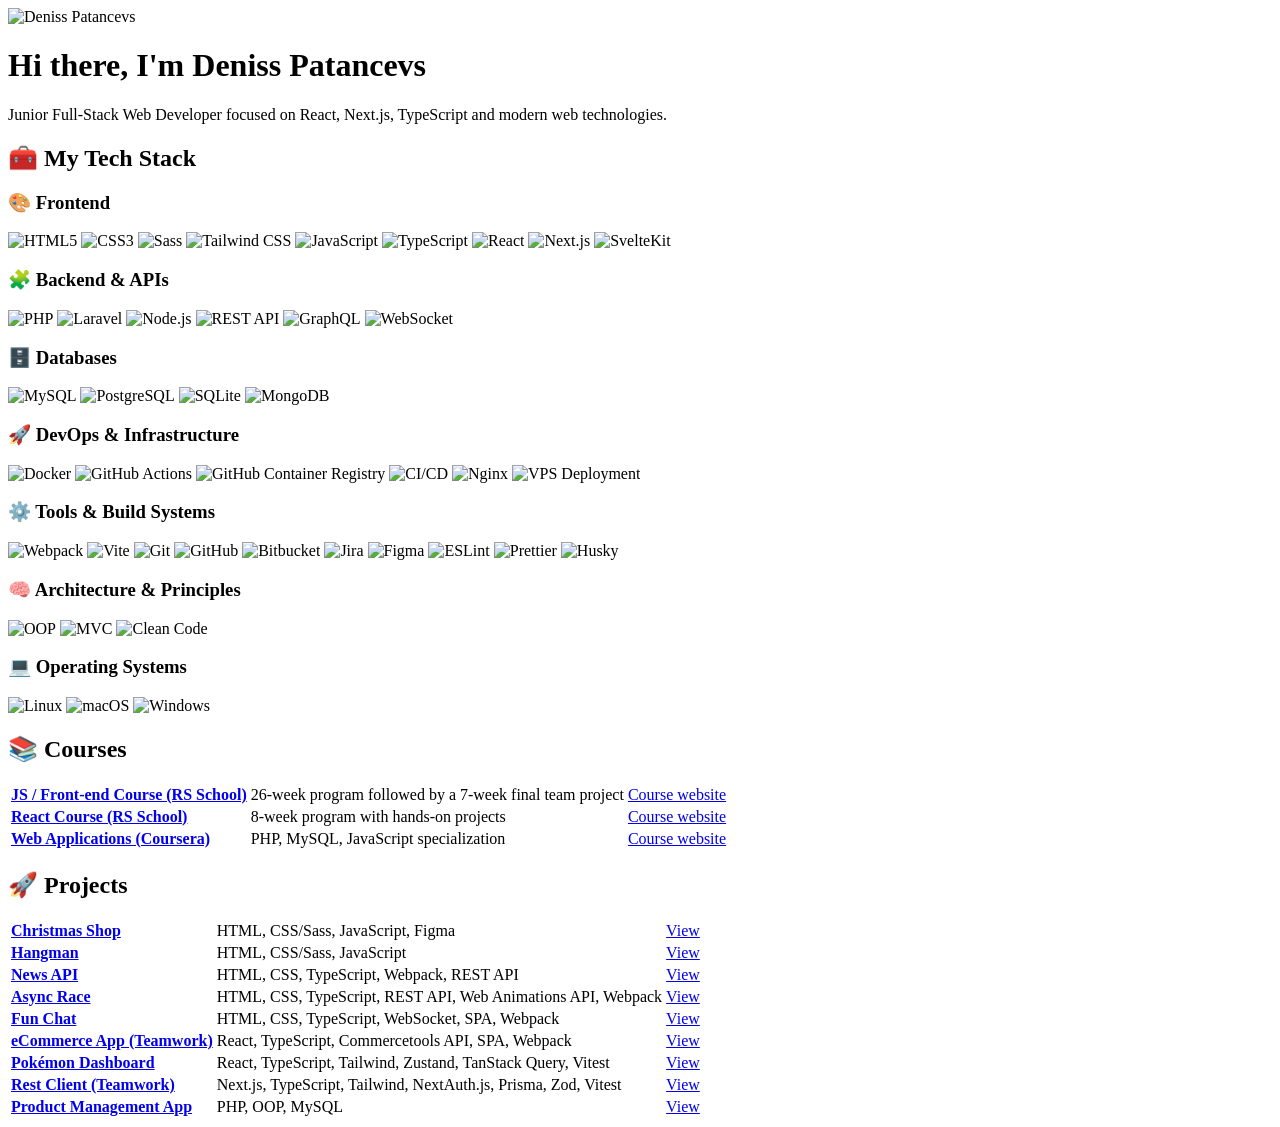
==== index.html @ 75dbaa8e "feat: optimize SEO, update OG image and improve deployment workflow - Update base URL to https://den" ====
<!doctype html>
<html lang="en">
  <head>
    <meta charset="UTF-8" />
    <meta name="viewport" content="width=device-width, initial-scale=1.0" />

    <title>Deniss Patancevs | Web Developer</title>

    <meta property="og:locale" content="en_US" />
    <meta name="author" content="Deniss Patancevs" />
    <meta
      name="description"
      content="Portfolio of Deniss Patancevs — Junior Full-Stack Web Developer. React, Next.js, JavaScript, TypeScript, PHP, Laravel, Docker."
    />

    <!-- sitemap -->
    <link
      rel="sitemap"
      type="application/xml"
      title="Sitemap"
      href="https://deniss87.github.io/deniss87/sitemap.xml"
    />

    <!-- Canonical -->
    <link rel="canonical" href="https://deniss87.github.io/deniss87/" />

    <!-- Robots -->
    <meta name="robots" content="index, follow" />

    <!-- Open Graph -->
    <meta property="og:type" content="website" />
    <meta property="og:title" content="Deniss Patancevs | Web Developer" />
    <meta
      property="og:description"
      content="Portfolio of Deniss Patancevs — Junior Full-Stack Web Developer."
    />
    <meta property="og:url" content="https://deniss87.github.io/deniss87/" />
    <meta property="og:site_name" content="Deniss Patancevs — Web Developer" />
    <meta
      property="og:image"
      content="https://raw.githubusercontent.com/deniss87/deniss87/main/assets/images/profile/og_image.jpg"
    />
    <meta property="og:image:width" content="1200" />
    <meta property="og:image:height" content="628" />

    <!-- Twitter -->
    <meta name="twitter:card" content="summary_large_image" />
    <meta name="twitter:title" content="Deniss Patancevs | Web Developer" />
    <meta
      name="twitter:description"
      content="Portfolio of Deniss Patancevs — Junior Full-Stack Web Developer."
    />
    <meta
      name="twitter:image"
      content="https://raw.githubusercontent.com/deniss87/deniss87/main/assets/images/profile/og_image.jpg"
    />

    <!-- Favicon -->
    <link
      rel="icon"
      href="data:image/svg+xml,<svg xmlns=%22http://www.w3.org/2000/svg%22 viewBox=%220 0 100 100%22><text y=%22.9em%22 font-size=%2290%22>💻</text></svg>"
    />
    <!-- <link rel="apple-touch-icon" href="/deniss87/apple-touch-icon.png" /> -->

    <!-- Theme -->
    <meta name="theme-color" content="dark light" />

    <!-- CSS -->
    <link rel="stylesheet" href="css/styles.css" />

    <!-- JS -->
    <script defer src="main.js"></script>

    <!-- Umami -->
    <script
      defer
      src="https://cloud.umami.is/script.js"
      data-website-id="ca7b2335-6fbe-4fdc-a18c-eff0e6802bed"
    ></script>

    <script type="application/ld+json">
      {
        "@context": "https://schema.org",
        "@type": "Person",
        "name": "Deniss Patancevs",
        "url": "https://deniss87.github.io/deniss87/",
        "image": "https://github.com/deniss87.png",
        "jobTitle": "Junior Full-Stack Web Developer focused on React, Next.js, TypeScript, and Laravel.",
        "sameAs": [
          "https://github.com/deniss87",
          "https://linkedin.com/in/deniss-patancevs"
        ]
      }
    </script>
  </head>

  <body>
    <div class="container">
      <header class="section">
        <img
          src="https://github.com/deniss87.png"
          alt="Deniss Patancevs"
          class="avatar"
          loading="lazy"
        />
        <h1>Hi there, I'm Deniss Patancevs</h1>

        <p>
          Junior Full-Stack Web Developer focused on React, Next.js, TypeScript
          and modern web technologies.
        </p>
      </header>

      <section class="section">
        <h2>🧰 My Tech Stack</h2>

        <h3>🎨 Frontend</h3>
        <p>
          <img
            src="https://img.shields.io/badge/HTML5-e34f26?logo=html5&logoColor=white"
            alt="HTML5"
          />
          <img
            src="https://img.shields.io/badge/CSS3-264de4?logo=css3&logoColor=white"
            alt="CSS3"
          />
          <img
            src="https://img.shields.io/badge/Sass-cf649a?logo=sass&logoColor=white"
            alt="Sass"
          />
          <img
            src="https://img.shields.io/badge/TailwindCSS-black?logo=tailwindcss&logoColor=38bdf8"
            alt="Tailwind CSS"
          />
          <img
            src="https://img.shields.io/badge/JavaScript-f7df1e?logo=javascript&logoColor=black"
            alt="JavaScript"
          />
          <img
            src="https://img.shields.io/badge/TypeScript-3178c6?logo=typescript&logoColor=white"
            alt="TypeScript"
          />
          <img
            src="https://img.shields.io/badge/React-61dafb?logo=react&logoColor=black"
            alt="React"
          />
          <img
            src="https://img.shields.io/badge/Next.js-000?logo=nextdotjs&logoColor=white"
            alt="Next.js"
          />
          <img
            src="https://img.shields.io/badge/SvelteKit-FF3E00?logo=svelte&logoColor=white"
            alt="SvelteKit"
          />
        </p>

        <h3>🧩 Backend & APIs</h3>
        <p>
          <img
            src="https://img.shields.io/badge/PHP-777bb4?logo=php&logoColor=white"
            alt="PHP"
          />
          <img
            src="https://img.shields.io/badge/Laravel-E74430?logo=laravel&logoColor=white"
            alt="Laravel"
          />
          <img
            src="https://img.shields.io/badge/Node.js-6DA55F?logo=node.js&logoColor=white"
            alt="Node.js"
          />
          <img
            src="https://img.shields.io/badge/REST%20API-0052CC?logo=api"
            alt="REST API"
          />
          <img
            src="https://img.shields.io/badge/GraphQL-e10098?logo=graphql&logoColor=white"
            alt="GraphQL"
          />
          <img
            src="https://img.shields.io/badge/WebSocket-0085CA?logo=socket.io&logoColor=white"
            alt="WebSocket"
          />
        </p>

        <h3>🗄️ Databases</h3>
        <p>
          <img
            src="https://img.shields.io/badge/MySQL-005C84?logo=mysql&logoColor=white"
            alt="MySQL"
          />
          <img
            src="https://img.shields.io/badge/PostgreSQL-4169E1?logo=postgresql&logoColor=white"
            alt="PostgreSQL"
          />
          <img
            src="https://img.shields.io/badge/SQLite-07405E?logo=sqlite&logoColor=white"
            alt="SQLite"
          />
          <img
            src="https://img.shields.io/badge/MongoDB-47A248?logo=mongodb&logoColor=white"
            alt="MongoDB"
          />
        </p>

        <h3>🚀 DevOps & Infrastructure</h3>
        <p>
          <img
            src="https://img.shields.io/badge/Docker-2496ED?logo=docker&logoColor=white"
            alt="Docker"
          />
          <img
            src="https://img.shields.io/badge/GitHub%20Actions-181717?logo=github&logoColor=white"
            alt="GitHub Actions"
          />
          <img
            src="https://img.shields.io/badge/GHCR-181717?logo=github&logoColor=white"
            alt="GitHub Container Registry"
          />
          <img
            src="https://img.shields.io/badge/CI%2FCD-0A66C2?logo=githubactions&logoColor=white"
            alt="CI/CD"
          />
          <img
            src="https://img.shields.io/badge/Nginx-009639?logo=nginx&logoColor=white"
            alt="Nginx"
          />
          <img
            src="https://img.shields.io/badge/VPS-orange?logo=linux&logoColor=black"
            alt="VPS Deployment"
          />
        </p>

        <h3>⚙️ Tools & Build Systems</h3>
        <p>
          <img
            src="https://img.shields.io/badge/Webpack-1C78C0?logo=webpack&logoColor=white"
            alt="Webpack"
          />
          <img
            src="https://img.shields.io/badge/Vite-646cff?logo=vite&logoColor=yellow"
            alt="Vite"
          />
          <img
            src="https://img.shields.io/badge/Git-f05033?logo=git&logoColor=white"
            alt="Git"
          />
          <img
            src="https://img.shields.io/badge/GitHub-181717?logo=github&logoColor=white"
            alt="GitHub"
          />
          <img
            src="https://img.shields.io/badge/Bitbucket-2684ff?logo=bitbucket&logoColor=white"
            alt="Bitbucket"
          />
          <img
            src="https://img.shields.io/badge/Jira-0052cc?logo=jira&logoColor=white"
            alt="Jira"
          />
          <img
            src="https://img.shields.io/badge/Figma-f24e1e?logo=figma&logoColor=white"
            alt="Figma"
          />
          <img
            src="https://img.shields.io/badge/ESLint-4B32C3?logo=eslint&logoColor=white"
            alt="ESLint"
          />
          <img
            src="https://img.shields.io/badge/Prettier-F7B93E?logo=prettier&logoColor=black"
            alt="Prettier"
          />
          <img
            src="https://img.shields.io/badge/Husky-000000?logo=github&logoColor=white"
            alt="Husky"
          />
        </p>

        <h3>🧠 Architecture & Principles</h3>
        <p>
          <img
            src="https://img.shields.io/badge/OOP-4A148C?logo=code"
            alt="OOP"
          />
          <img
            src="https://img.shields.io/badge/MVC-00695C?logo=layers"
            alt="MVC"
          />
          <img
            src="https://img.shields.io/badge/Clean%20Code-2E7D32?logo=code"
            alt="Clean Code"
          />
        </p>

        <h3>💻 Operating Systems</h3>
        <p>
          <img
            src="https://img.shields.io/badge/Linux-orange?logo=linux&logoColor=black"
            alt="Linux"
          />
          <img
            src="https://img.shields.io/badge/macOS-000000?logo=apple&logoColor=white"
            alt="macOS"
          />
          <img
            src="https://img.shields.io/badge/Windows-0078D6?logo=windows&logoColor=white"
            alt="Windows"
          />
        </p>
      </section>

      <section class="section">
        <h2>📚 Courses</h2>
        <table>
          <tr>
            <td>
              <a href="https://github.com/deniss87/JSFEEN2024Q4"
                ><b>JS / Front-end Course (RS School)</b></a
              >
            </td>
            <td>26-week program followed by a 7-week final team project</td>
            <td>
              <a href="https://rs.school/courses/javascript">Course website</a>
            </td>
          </tr>

          <tr>
            <td>
              <a href="https://github.com/deniss87/REACT2025Q3"
                ><b>React Course (RS School)</b></a
              >
            </td>
            <td>8-week program with hands-on projects</td>
            <td>
              <a href="https://rs.school/courses/reactjs">Course website</a>
            </td>
          </tr>

          <tr>
            <td>
              <a
                href="https://github.com/deniss87/course-web-applications-for-everybody"
                ><b>Web Applications (Coursera)</b></a
              >
            </td>
            <td>PHP, MySQL, JavaScript specialization</td>
            <td>
              <a
                href="https://www.coursera.org/specializations/web-applications"
                >Course website</a
              >
            </td>
          </tr>
        </table>
      </section>

      <section class="section">
        <h2>🚀 Projects</h2>
        <table>
          <tr>
            <td>
              <a
                href="https://github.com/deniss87/JSFEEN2024Q4/tree/christmas-shop-part3"
                ><b>Christmas Shop</b></a
              >
            </td>
            <td>HTML, CSS/Sass, JavaScript, Figma</td>
            <td>
              <a href="https://deniss87.github.io/JSFEEN2024Q4/christmas-shop/"
                >View</a
              >
            </td>
          </tr>

          <tr>
            <td>
              <a href="https://github.com/deniss87/JSFEEN2024Q4/blob/hangman/"
                ><b>Hangman</b></a
              >
            </td>
            <td>HTML, CSS/Sass, JavaScript</td>
            <td>
              <a href="https://deniss87.github.io/JSFEEN2024Q4/hangman/"
                >View</a
              >
            </td>
          </tr>

          <tr>
            <td>
              <a href="https://github.com/deniss87/JSFEEN2024Q4/tree/news-api"
                ><b>News API</b></a
              >
            </td>
            <td>HTML, CSS, TypeScript, Webpack, REST API</td>
            <td>
              <a href="https://deniss87.github.io/JSFEEN2024Q4/news-api/"
                >View</a
              >
            </td>
          </tr>

          <tr>
            <td>
              <a href="https://github.com/deniss87/JSFEEN2024Q4/tree/async-race"
                ><b>Async Race</b></a
              >
            </td>
            <td>
              HTML, CSS, TypeScript, REST API, Web Animations API, Webpack
            </td>
            <td>
              <a href="https://deniss87.github.io/JSFEEN2024Q4/async-race/"
                >View</a
              >
            </td>
          </tr>

          <tr>
            <td>
              <a href="https://github.com/deniss87/JSFEEN2024Q4/tree/fun-chat"
                ><b>Fun Chat</b></a
              >
            </td>
            <td>HTML, CSS, TypeScript, WebSocket, SPA, Webpack</td>
            <td><a href="https://deniss87-fun-chat.netlify.app/">View</a></td>
          </tr>

          <tr>
            <td>
              <a href="https://github.com/deepcd87/rss-ecomm-task"
                ><b>eCommerce App (Teamwork)</b></a
              >
            </td>
            <td>React, TypeScript, Commercetools API, SPA, Webpack</td>
            <td>
              <a
                href="https://github.com/deepcd87/rss-ecomm-task/pulls?page=1&q=is%3Apr+is%3Aclosed"
                >View</a
              >
            </td>
          </tr>

          <tr>
            <td>
              <a
                href="https://github.com/deniss87/REACT2025Q3/tree/pokemon-react"
                ><b>Pokémon Dashboard</b></a
              >
            </td>
            <td>
              React, TypeScript, Tailwind, Zustand, TanStack Query, Vitest
            </td>
            <td><a href="https://rss-react-project.netlify.app/">View</a></td>
          </tr>

          <tr>
            <td>
              <a href="https://github.com/deepcd87/rest-client-app"
                ><b>Rest Client (Teamwork)</b></a
              >
            </td>
            <td>
              Next.js, TypeScript, Tailwind, NextAuth.js, Prisma, Zod, Vitest
            </td>
            <td>
              <a href="https://github.com/deepcd87/rest-client-app/pull/1"
                >View</a
              >
            </td>
          </tr>

          <tr>
            <td>
              <a href="https://github.com/deniss87/learning-php-oop-app"
                ><b>Product Management App</b></a
              >
            </td>
            <td>PHP, OOP, MySQL</td>
            <td><a href="https://php-oop-crud.42web.io/">View</a></td>
          </tr>
        </table>
      </section>
    </div>
  </body>
</html>
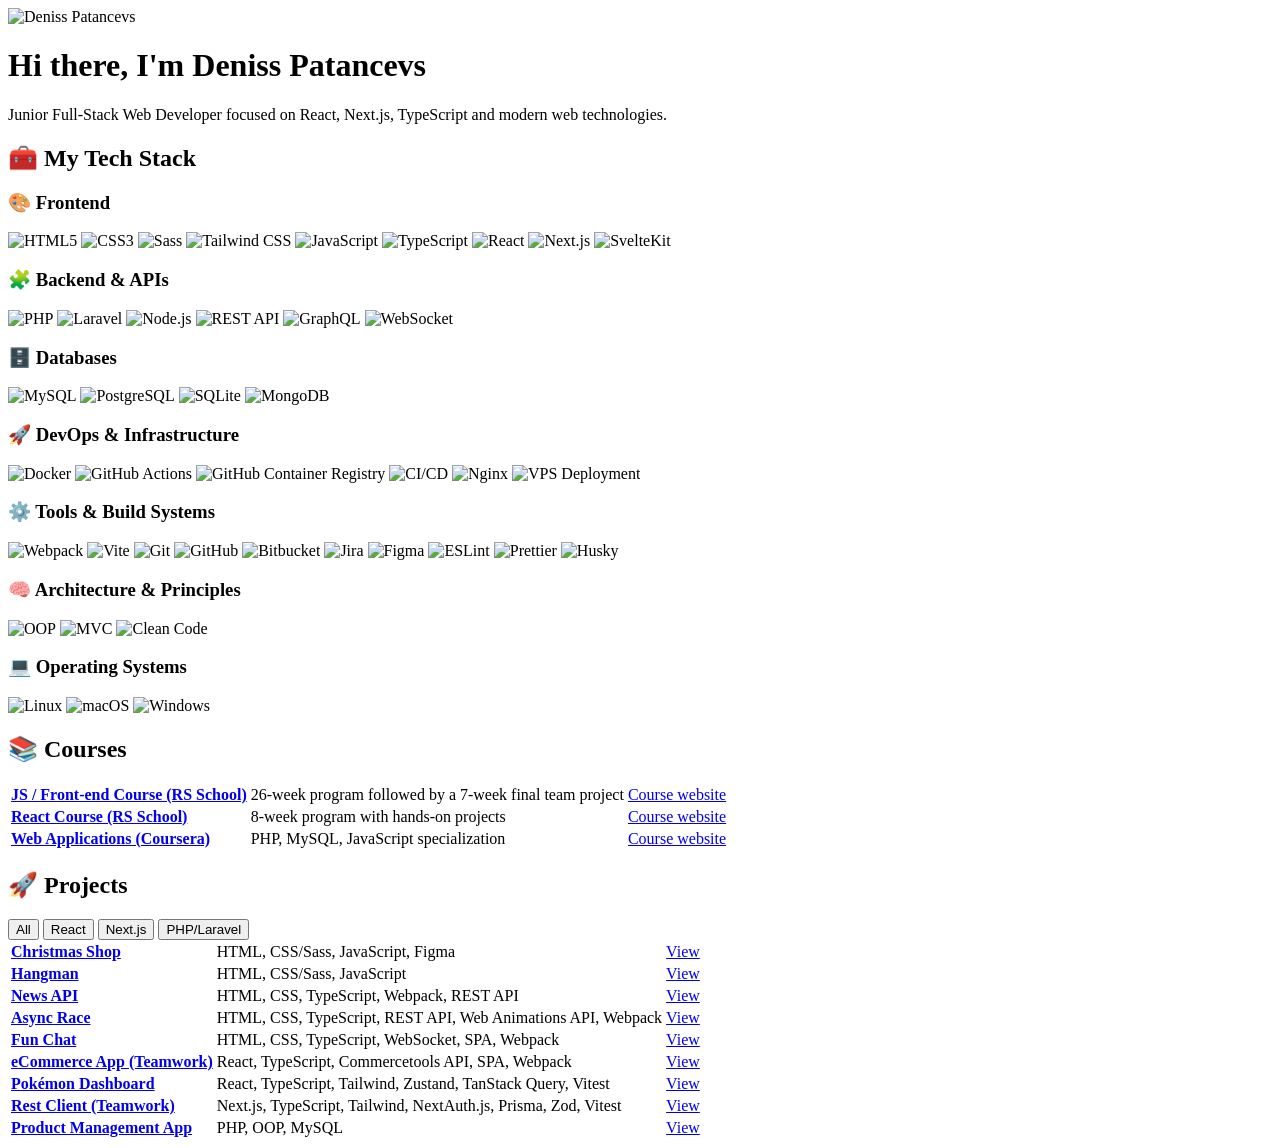
==== commit ccded358: "chore: deploy portfolio 1bae4b43a360815987e01ee349b284656f2e01c9" ====
--- a/index.html
+++ b/index.html
@@ -18,11 +18,11 @@
       rel="sitemap"
       type="application/xml"
       title="Sitemap"
-      href="https://deniss87.github.io/deniss87/sitemap.xml"
+      href="https://deniss87.github.io/sitemap.xml"
     />
 
     <!-- Canonical -->
-    <link rel="canonical" href="https://deniss87.github.io/deniss87/" />
+    <link rel="canonical" href="https://deniss87.github.io/" />
 
     <!-- Robots -->
     <meta name="robots" content="index, follow" />
@@ -34,11 +34,11 @@
       property="og:description"
       content="Portfolio of Deniss Patancevs — Junior Full-Stack Web Developer."
     />
-    <meta property="og:url" content="https://deniss87.github.io/deniss87/" />
+    <meta property="og:url" content="https://deniss87.github.io/" />
     <meta property="og:site_name" content="Deniss Patancevs — Web Developer" />
     <meta
       property="og:image"
-      content="https://raw.githubusercontent.com/deniss87/deniss87/main/assets/images/profile/og_image.jpg"
+      content="https://raw.githubusercontent.com/deniss87/deniss87.github.io/main/assets/images/profile/og_image_02.jpg"
     />
     <meta property="og:image:width" content="1200" />
     <meta property="og:image:height" content="628" />
@@ -52,7 +52,7 @@
     />
     <meta
       name="twitter:image"
-      content="https://raw.githubusercontent.com/deniss87/deniss87/main/assets/images/profile/og_image.jpg"
+      content="https://raw.githubusercontent.com/deniss87/deniss87.github.io/main/assets/images/profile/og_image_02.jpg"
     />
 
     <!-- Favicon -->
@@ -83,9 +83,10 @@
         "@context": "https://schema.org",
         "@type": "Person",
         "name": "Deniss Patancevs",
-        "url": "https://deniss87.github.io/deniss87/",
+        "url": "https://deniss87.github.io/",
         "image": "https://github.com/deniss87.png",
-        "jobTitle": "Junior Full-Stack Web Developer focused on React, Next.js, TypeScript, and Laravel.",
+        "jobTitle": "Full-Stack Web Developer",
+        "description": "Junior Full-Stack Web Developer focused on React, Next.js, TypeScript, and Laravel.",
         "sameAs": [
           "https://github.com/deniss87",
           "https://linkedin.com/in/deniss-patancevs"
@@ -113,370 +114,133 @@
 
       <section class="section">
         <h2>🧰 My Tech Stack</h2>
-
-        <h3>🎨 Frontend</h3>
-        <p>
-          <img
-            src="https://img.shields.io/badge/HTML5-e34f26?logo=html5&logoColor=white"
-            alt="HTML5"
-          />
-          <img
-            src="https://img.shields.io/badge/CSS3-264de4?logo=css3&logoColor=white"
-            alt="CSS3"
-          />
-          <img
-            src="https://img.shields.io/badge/Sass-cf649a?logo=sass&logoColor=white"
-            alt="Sass"
-          />
-          <img
-            src="https://img.shields.io/badge/TailwindCSS-black?logo=tailwindcss&logoColor=38bdf8"
-            alt="Tailwind CSS"
-          />
-          <img
-            src="https://img.shields.io/badge/JavaScript-f7df1e?logo=javascript&logoColor=black"
-            alt="JavaScript"
-          />
-          <img
-            src="https://img.shields.io/badge/TypeScript-3178c6?logo=typescript&logoColor=white"
-            alt="TypeScript"
-          />
-          <img
-            src="https://img.shields.io/badge/React-61dafb?logo=react&logoColor=black"
-            alt="React"
-          />
-          <img
-            src="https://img.shields.io/badge/Next.js-000?logo=nextdotjs&logoColor=white"
-            alt="Next.js"
-          />
-          <img
-            src="https://img.shields.io/badge/SvelteKit-FF3E00?logo=svelte&logoColor=white"
-            alt="SvelteKit"
-          />
-        </p>
-
-        <h3>🧩 Backend & APIs</h3>
-        <p>
-          <img
-            src="https://img.shields.io/badge/PHP-777bb4?logo=php&logoColor=white"
-            alt="PHP"
-          />
-          <img
-            src="https://img.shields.io/badge/Laravel-E74430?logo=laravel&logoColor=white"
-            alt="Laravel"
-          />
-          <img
-            src="https://img.shields.io/badge/Node.js-6DA55F?logo=node.js&logoColor=white"
-            alt="Node.js"
-          />
-          <img
-            src="https://img.shields.io/badge/REST%20API-0052CC?logo=api"
-            alt="REST API"
-          />
-          <img
-            src="https://img.shields.io/badge/GraphQL-e10098?logo=graphql&logoColor=white"
-            alt="GraphQL"
-          />
-          <img
-            src="https://img.shields.io/badge/WebSocket-0085CA?logo=socket.io&logoColor=white"
-            alt="WebSocket"
-          />
-        </p>
-
-        <h3>🗄️ Databases</h3>
-        <p>
-          <img
-            src="https://img.shields.io/badge/MySQL-005C84?logo=mysql&logoColor=white"
-            alt="MySQL"
-          />
-          <img
-            src="https://img.shields.io/badge/PostgreSQL-4169E1?logo=postgresql&logoColor=white"
-            alt="PostgreSQL"
-          />
-          <img
-            src="https://img.shields.io/badge/SQLite-07405E?logo=sqlite&logoColor=white"
-            alt="SQLite"
-          />
-          <img
-            src="https://img.shields.io/badge/MongoDB-47A248?logo=mongodb&logoColor=white"
-            alt="MongoDB"
-          />
-        </p>
-
-        <h3>🚀 DevOps & Infrastructure</h3>
-        <p>
-          <img
-            src="https://img.shields.io/badge/Docker-2496ED?logo=docker&logoColor=white"
-            alt="Docker"
-          />
-          <img
-            src="https://img.shields.io/badge/GitHub%20Actions-181717?logo=github&logoColor=white"
-            alt="GitHub Actions"
-          />
-          <img
-            src="https://img.shields.io/badge/GHCR-181717?logo=github&logoColor=white"
-            alt="GitHub Container Registry"
-          />
-          <img
-            src="https://img.shields.io/badge/CI%2FCD-0A66C2?logo=githubactions&logoColor=white"
-            alt="CI/CD"
-          />
-          <img
-            src="https://img.shields.io/badge/Nginx-009639?logo=nginx&logoColor=white"
-            alt="Nginx"
-          />
-          <img
-            src="https://img.shields.io/badge/VPS-orange?logo=linux&logoColor=black"
-            alt="VPS Deployment"
-          />
-        </p>
-
-        <h3>⚙️ Tools & Build Systems</h3>
-        <p>
-          <img
-            src="https://img.shields.io/badge/Webpack-1C78C0?logo=webpack&logoColor=white"
-            alt="Webpack"
-          />
-          <img
-            src="https://img.shields.io/badge/Vite-646cff?logo=vite&logoColor=yellow"
-            alt="Vite"
-          />
-          <img
-            src="https://img.shields.io/badge/Git-f05033?logo=git&logoColor=white"
-            alt="Git"
-          />
-          <img
-            src="https://img.shields.io/badge/GitHub-181717?logo=github&logoColor=white"
-            alt="GitHub"
-          />
-          <img
-            src="https://img.shields.io/badge/Bitbucket-2684ff?logo=bitbucket&logoColor=white"
-            alt="Bitbucket"
-          />
-          <img
-            src="https://img.shields.io/badge/Jira-0052cc?logo=jira&logoColor=white"
-            alt="Jira"
-          />
-          <img
-            src="https://img.shields.io/badge/Figma-f24e1e?logo=figma&logoColor=white"
-            alt="Figma"
-          />
-          <img
-            src="https://img.shields.io/badge/ESLint-4B32C3?logo=eslint&logoColor=white"
-            alt="ESLint"
-          />
-          <img
-            src="https://img.shields.io/badge/Prettier-F7B93E?logo=prettier&logoColor=black"
-            alt="Prettier"
-          />
-          <img
-            src="https://img.shields.io/badge/Husky-000000?logo=github&logoColor=white"
-            alt="Husky"
-          />
-        </p>
-
-        <h3>🧠 Architecture & Principles</h3>
-        <p>
-          <img
-            src="https://img.shields.io/badge/OOP-4A148C?logo=code"
-            alt="OOP"
-          />
-          <img
-            src="https://img.shields.io/badge/MVC-00695C?logo=layers"
-            alt="MVC"
-          />
-          <img
-            src="https://img.shields.io/badge/Clean%20Code-2E7D32?logo=code"
-            alt="Clean Code"
-          />
-        </p>
-
-        <h3>💻 Operating Systems</h3>
-        <p>
-          <img
-            src="https://img.shields.io/badge/Linux-orange?logo=linux&logoColor=black"
-            alt="Linux"
-          />
-          <img
-            src="https://img.shields.io/badge/macOS-000000?logo=apple&logoColor=white"
-            alt="macOS"
-          />
-          <img
-            src="https://img.shields.io/badge/Windows-0078D6?logo=windows&logoColor=white"
-            alt="Windows"
-          />
-        </p>
+        
+      <h3>🎨 Frontend</h3>
+      <p>
+        <img src="https://img.shields.io/badge/HTML5-e34f26?logo=html5&logoColor=white" alt="HTML5"/> <img src="https://img.shields.io/badge/CSS3-264de4?logo=css3&logoColor=white" alt="CSS3"/> <img src="https://img.shields.io/badge/Sass-cf649a?logo=sass&logoColor=white" alt="Sass"/> <img src="https://img.shields.io/badge/TailwindCSS-black?logo=tailwindcss&logoColor=38bdf8" alt="Tailwind CSS"/> <img src="https://img.shields.io/badge/JavaScript-f7df1e?logo=javascript&logoColor=black" alt="JavaScript"/> <img src="https://img.shields.io/badge/TypeScript-3178c6?logo=typescript&logoColor=white" alt="TypeScript"/> <img src="https://img.shields.io/badge/React-61dafb?logo=react&logoColor=black" alt="React"/> <img src="https://img.shields.io/badge/Next.js-000?logo=nextdotjs&logoColor=white" alt="Next.js"/> <img src="https://img.shields.io/badge/SvelteKit-FF3E00?logo=svelte&logoColor=white" alt="SvelteKit"/>
+      </p>
+    
+      <h3>🧩 Backend & APIs</h3>
+      <p>
+        <img src="https://img.shields.io/badge/PHP-777bb4?logo=php&logoColor=white" alt="PHP"/> <img src="https://img.shields.io/badge/Laravel-E74430?logo=laravel&logoColor=white" alt="Laravel"/> <img src="https://img.shields.io/badge/Node.js-6DA55F?logo=node.js&logoColor=white" alt="Node.js"/> <img src="https://img.shields.io/badge/REST%20API-0052CC?logo=api" alt="REST API"/> <img src="https://img.shields.io/badge/GraphQL-e10098?logo=graphql&logoColor=white" alt="GraphQL"/> <img src="https://img.shields.io/badge/WebSocket-0085CA?logo=socket.io&logoColor=white" alt="WebSocket"/>
+      </p>
+    
+      <h3>🗄️ Databases</h3>
+      <p>
+        <img src="https://img.shields.io/badge/MySQL-005C84?logo=mysql&logoColor=white" alt="MySQL"/> <img src="https://img.shields.io/badge/PostgreSQL-4169E1?logo=postgresql&logoColor=white" alt="PostgreSQL"/> <img src="https://img.shields.io/badge/SQLite-07405E?logo=sqlite&logoColor=white" alt="SQLite"/> <img src="https://img.shields.io/badge/MongoDB-47A248?logo=mongodb&logoColor=white" alt="MongoDB"/>
+      </p>
+    
+      <h3>🚀 DevOps & Infrastructure</h3>
+      <p>
+        <img src="https://img.shields.io/badge/Docker-2496ED?logo=docker&logoColor=white" alt="Docker"/> <img src="https://img.shields.io/badge/GitHub%20Actions-181717?logo=github&logoColor=white" alt="GitHub Actions"/> <img src="https://img.shields.io/badge/GHCR-181717?logo=github&logoColor=white" alt="GitHub Container Registry"/> <img src="https://img.shields.io/badge/CI%2FCD-0A66C2?logo=githubactions&logoColor=white" alt="CI/CD"/> <img src="https://img.shields.io/badge/Nginx-009639?logo=nginx&logoColor=white" alt="Nginx"/> <img src="https://img.shields.io/badge/VPS-orange?logo=linux&logoColor=black" alt="VPS Deployment"/>
+      </p>
+    
+      <h3>⚙️ Tools & Build Systems</h3>
+      <p>
+        <img src="https://img.shields.io/badge/Webpack-1C78C0?logo=webpack&logoColor=white" alt="Webpack"/> <img src="https://img.shields.io/badge/Vite-646cff?logo=vite&logoColor=yellow" alt="Vite"/> <img src="https://img.shields.io/badge/Git-f05033?logo=git&logoColor=white" alt="Git"/> <img src="https://img.shields.io/badge/GitHub-181717?logo=github&logoColor=white" alt="GitHub"/> <img src="https://img.shields.io/badge/Bitbucket-2684ff?logo=bitbucket&logoColor=white" alt="Bitbucket"/> <img src="https://img.shields.io/badge/Jira-0052cc?logo=jira&logoColor=white" alt="Jira"/> <img src="https://img.shields.io/badge/Figma-f24e1e?logo=figma&logoColor=white" alt="Figma"/> <img src="https://img.shields.io/badge/ESLint-4B32C3?logo=eslint&logoColor=white" alt="ESLint"/> <img src="https://img.shields.io/badge/Prettier-F7B93E?logo=prettier&logoColor=black" alt="Prettier"/> <img src="https://img.shields.io/badge/Husky-000000?logo=github&logoColor=white" alt="Husky"/>
+      </p>
+    
+      <h3>🧠 Architecture & Principles</h3>
+      <p>
+        <img src="https://img.shields.io/badge/OOP-4A148C?logo=code" alt="OOP"/> <img src="https://img.shields.io/badge/MVC-00695C?logo=layers" alt="MVC"/> <img src="https://img.shields.io/badge/Clean%20Code-2E7D32?logo=code" alt="Clean Code"/>
+      </p>
+    
+      <h3>💻 Operating Systems</h3>
+      <p>
+        <img src="https://img.shields.io/badge/Linux-orange?logo=linux&logoColor=black" alt="Linux"/> <img src="https://img.shields.io/badge/macOS-000000?logo=apple&logoColor=white" alt="macOS"/> <img src="https://img.shields.io/badge/Windows-0078D6?logo=windows&logoColor=white" alt="Windows"/>
+      </p>
+    
       </section>
 
       <section class="section">
         <h2>📚 Courses</h2>
         <table>
-          <tr>
-            <td>
-              <a href="https://github.com/deniss87/JSFEEN2024Q4"
-                ><b>JS / Front-end Course (RS School)</b></a
-              >
-            </td>
-            <td>26-week program followed by a 7-week final team project</td>
-            <td>
-              <a href="https://rs.school/courses/javascript">Course website</a>
-            </td>
-          </tr>
-
-          <tr>
-            <td>
-              <a href="https://github.com/deniss87/REACT2025Q3"
-                ><b>React Course (RS School)</b></a
-              >
-            </td>
-            <td>8-week program with hands-on projects</td>
-            <td>
-              <a href="https://rs.school/courses/reactjs">Course website</a>
-            </td>
-          </tr>
-
-          <tr>
-            <td>
-              <a
-                href="https://github.com/deniss87/course-web-applications-for-everybody"
-                ><b>Web Applications (Coursera)</b></a
-              >
-            </td>
-            <td>PHP, MySQL, JavaScript specialization</td>
-            <td>
-              <a
-                href="https://www.coursera.org/specializations/web-applications"
-                >Course website</a
-              >
-            </td>
-          </tr>
+          
+<tr>
+<td><a href="https://github.com/deniss87/JSFEEN2024Q4"><b>JS / Front-end Course (RS School)</b></a></td>
+<td>26-week program followed by a 7-week final team project</td>
+<td><a href="https://rs.school/courses/javascript">Course website</a></td>
+</tr>
+
+<tr>
+<td><a href="https://github.com/deniss87/REACT2025Q3"><b>React Course (RS School)</b></a></td>
+<td>8-week program with hands-on projects</td>
+<td><a href="https://rs.school/courses/reactjs">Course website</a></td>
+</tr>
+
+<tr>
+<td><a href="https://github.com/deniss87/course-web-applications-for-everybody"><b>Web Applications (Coursera)</b></a></td>
+<td>PHP, MySQL, JavaScript specialization</td>
+<td><a href="https://www.coursera.org/specializations/web-applications">Course website</a></td>
+</tr>
+
         </table>
       </section>
 
       <section class="section">
         <h2>🚀 Projects</h2>
+        <div class="filter-container">
+          <button class="filter-btn active" data-filter="all">All</button>
+          <button class="filter-btn" data-filter="react">React</button>
+          <button class="filter-btn" data-filter="nextjs">Next.js</button>
+          <button class="filter-btn" data-filter="php">PHP/Laravel</button>
+        </div>
         <table>
-          <tr>
-            <td>
-              <a
-                href="https://github.com/deniss87/JSFEEN2024Q4/tree/christmas-shop-part3"
-                ><b>Christmas Shop</b></a
-              >
-            </td>
-            <td>HTML, CSS/Sass, JavaScript, Figma</td>
-            <td>
-              <a href="https://deniss87.github.io/JSFEEN2024Q4/christmas-shop/"
-                >View</a
-              >
-            </td>
-          </tr>
-
-          <tr>
-            <td>
-              <a href="https://github.com/deniss87/JSFEEN2024Q4/blob/hangman/"
-                ><b>Hangman</b></a
-              >
-            </td>
-            <td>HTML, CSS/Sass, JavaScript</td>
-            <td>
-              <a href="https://deniss87.github.io/JSFEEN2024Q4/hangman/"
-                >View</a
-              >
-            </td>
-          </tr>
-
-          <tr>
-            <td>
-              <a href="https://github.com/deniss87/JSFEEN2024Q4/tree/news-api"
-                ><b>News API</b></a
-              >
-            </td>
-            <td>HTML, CSS, TypeScript, Webpack, REST API</td>
-            <td>
-              <a href="https://deniss87.github.io/JSFEEN2024Q4/news-api/"
-                >View</a
-              >
-            </td>
-          </tr>
-
-          <tr>
-            <td>
-              <a href="https://github.com/deniss87/JSFEEN2024Q4/tree/async-race"
-                ><b>Async Race</b></a
-              >
-            </td>
-            <td>
-              HTML, CSS, TypeScript, REST API, Web Animations API, Webpack
-            </td>
-            <td>
-              <a href="https://deniss87.github.io/JSFEEN2024Q4/async-race/"
-                >View</a
-              >
-            </td>
-          </tr>
-
-          <tr>
-            <td>
-              <a href="https://github.com/deniss87/JSFEEN2024Q4/tree/fun-chat"
-                ><b>Fun Chat</b></a
-              >
-            </td>
-            <td>HTML, CSS, TypeScript, WebSocket, SPA, Webpack</td>
-            <td><a href="https://deniss87-fun-chat.netlify.app/">View</a></td>
-          </tr>
-
-          <tr>
-            <td>
-              <a href="https://github.com/deepcd87/rss-ecomm-task"
-                ><b>eCommerce App (Teamwork)</b></a
-              >
-            </td>
-            <td>React, TypeScript, Commercetools API, SPA, Webpack</td>
-            <td>
-              <a
-                href="https://github.com/deepcd87/rss-ecomm-task/pulls?page=1&q=is%3Apr+is%3Aclosed"
-                >View</a
-              >
-            </td>
-          </tr>
-
-          <tr>
-            <td>
-              <a
-                href="https://github.com/deniss87/REACT2025Q3/tree/pokemon-react"
-                ><b>Pokémon Dashboard</b></a
-              >
-            </td>
-            <td>
-              React, TypeScript, Tailwind, Zustand, TanStack Query, Vitest
-            </td>
-            <td><a href="https://rss-react-project.netlify.app/">View</a></td>
-          </tr>
-
-          <tr>
-            <td>
-              <a href="https://github.com/deepcd87/rest-client-app"
-                ><b>Rest Client (Teamwork)</b></a
-              >
-            </td>
-            <td>
-              Next.js, TypeScript, Tailwind, NextAuth.js, Prisma, Zod, Vitest
-            </td>
-            <td>
-              <a href="https://github.com/deepcd87/rest-client-app/pull/1"
-                >View</a
-              >
-            </td>
-          </tr>
-
-          <tr>
-            <td>
-              <a href="https://github.com/deniss87/learning-php-oop-app"
-                ><b>Product Management App</b></a
-              >
-            </td>
-            <td>PHP, OOP, MySQL</td>
-            <td><a href="https://php-oop-crud.42web.io/">View</a></td>
-          </tr>
+          
+<tr data-category="js">
+<td><a href="https://github.com/deniss87/JSFEEN2024Q4/tree/christmas-shop-part3"><b>Christmas Shop</b></a></td>
+<td>HTML, CSS/Sass, JavaScript, Figma</td>
+<td><a href="https://deniss87.github.io/JSFEEN2024Q4/christmas-shop/">View</a></td>
+</tr>
+
+<tr data-category="js">
+<td><a href="https://github.com/deniss87/JSFEEN2024Q4/blob/hangman/"><b>Hangman</b></a></td>
+<td>HTML, CSS/Sass, JavaScript</td>
+<td><a href="https://deniss87.github.io/JSFEEN2024Q4/hangman/">View</a></td>
+</tr>
+
+<tr data-category="js rest">
+<td><a href="https://github.com/deniss87/JSFEEN2024Q4/tree/news-api"><b>News API</b></a></td>
+<td>HTML, CSS, TypeScript, Webpack, REST API</td>
+<td><a href="https://deniss87.github.io/JSFEEN2024Q4/news-api/">View</a></td>
+</tr>
+
+<tr data-category="js rest">
+<td><a href="https://github.com/deniss87/JSFEEN2024Q4/tree/async-race"><b>Async Race</b></a></td>
+<td>HTML, CSS, TypeScript, REST API, Web Animations API, Webpack</td>
+<td><a href="https://deniss87.github.io/JSFEEN2024Q4/async-race/">View</a></td>
+</tr>
+
+<tr data-category="js">
+<td><a href="https://github.com/deniss87/JSFEEN2024Q4/tree/fun-chat"><b>Fun Chat</b></a></td>
+<td>HTML, CSS, TypeScript, WebSocket, SPA, Webpack</td>
+<td><a href="https://deniss87-fun-chat.netlify.app/">View</a></td>
+</tr>
+
+<tr data-category="react rest">
+<td><a href="https://github.com/deepcd87/rss-ecomm-task"><b>eCommerce App (Teamwork)</b></a></td>
+<td>React, TypeScript, Commercetools API, SPA, Webpack</td>
+<td><a href="https://github.com/deepcd87/rss-ecomm-task/pulls?page=1&q=is%3Apr+is%3Aclosed">View</a></td>
+</tr>
+
+<tr data-category="react rest">
+<td><a href="https://github.com/deniss87/REACT2025Q3/tree/pokemon-react"><b>Pokémon Dashboard</b></a></td>
+<td>React, TypeScript, Tailwind, Zustand, TanStack Query, Vitest</td>
+<td><a href="https://rss-react-project.netlify.app/">View</a></td>
+</tr>
+
+<tr data-category="react rest">
+<td><a href="https://github.com/deepcd87/rest-client-app"><b>Rest Client (Teamwork)</b></a></td>
+<td>Next.js, TypeScript, Tailwind, NextAuth.js, Prisma, Zod, Vitest</td>
+<td><a href="https://github.com/deepcd87/rest-client-app/pull/1">View</a></td>
+</tr>
+
+<tr data-category="php">
+<td><a href="https://github.com/deniss87/learning-php-oop-app"><b>Product Management App</b></a></td>
+<td>PHP, OOP, MySQL</td>
+<td><a href="https://php-oop-crud.42web.io/">View</a></td>
+</tr>
+
         </table>
       </section>
     </div>
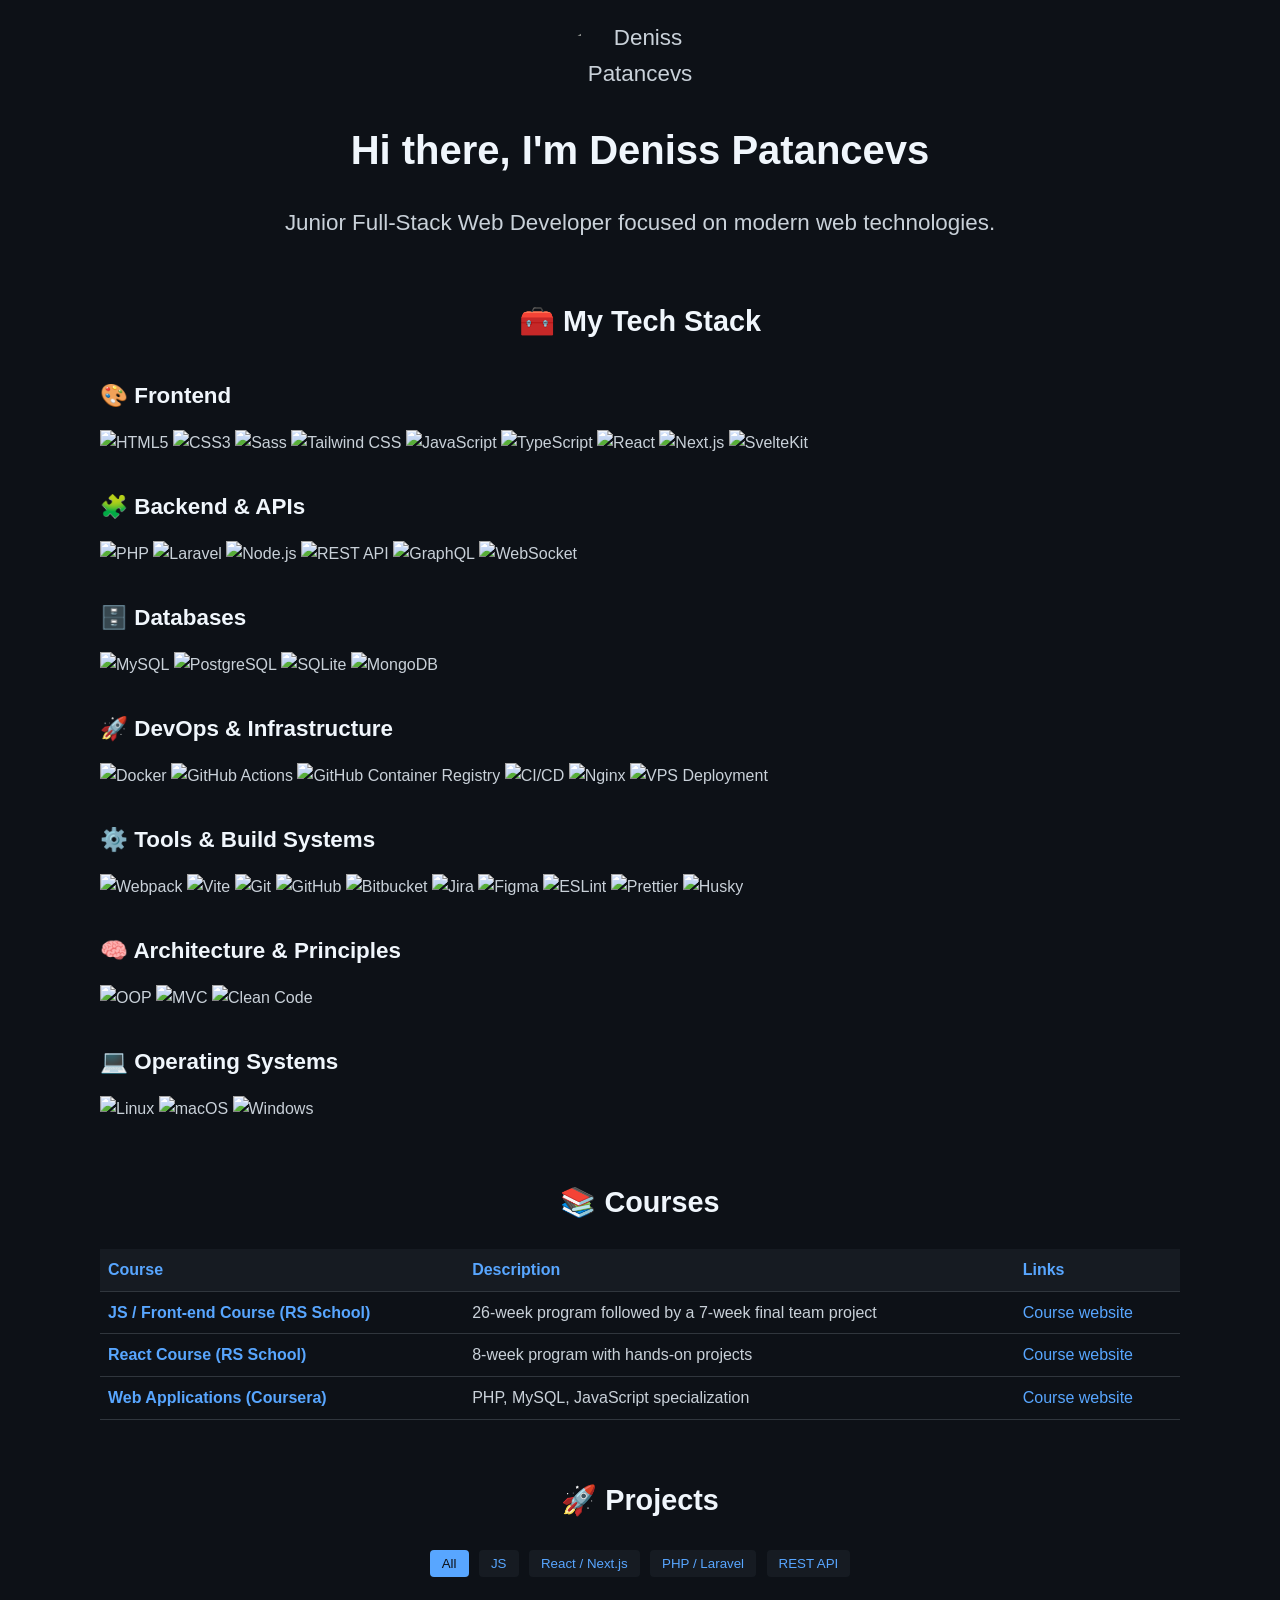
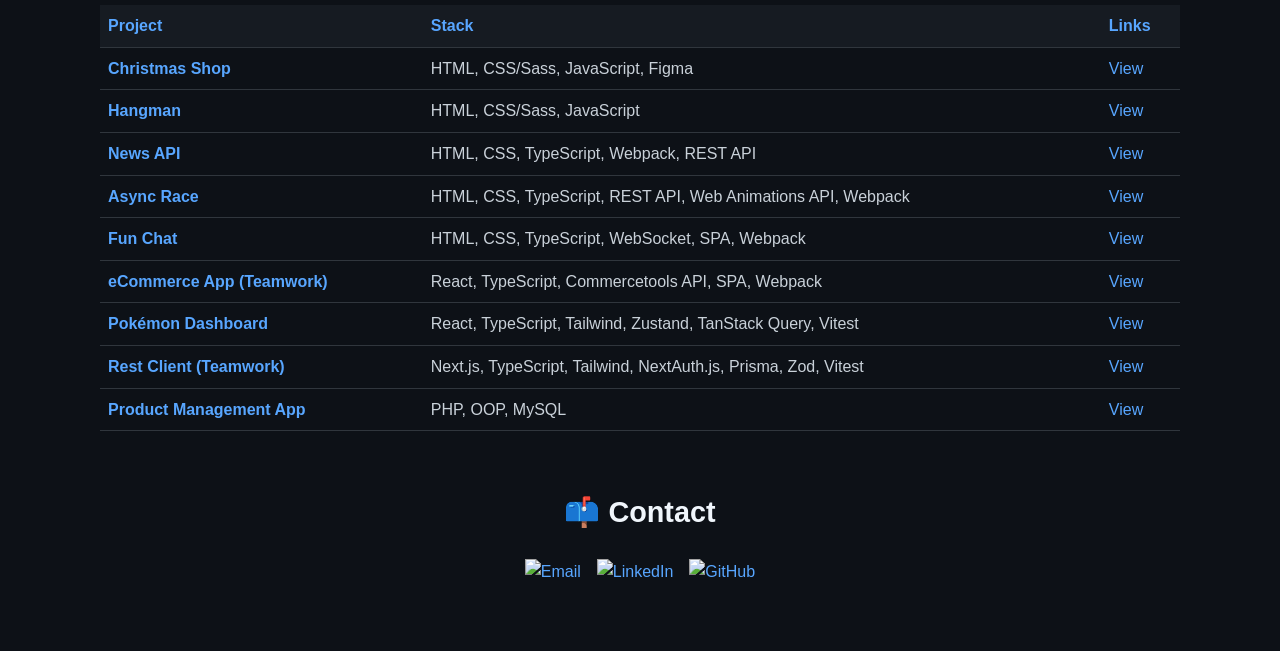
==== commit 2e86bcec: "chore: deploy portfolio 2f92487343ce418e3247acb75279a7df02e9e56c" ====
--- a/index.html
+++ b/index.html
@@ -69,7 +69,7 @@
     <link rel="stylesheet" href="css/styles.css" />
 
     <!-- JS -->
-    <script defer src="main.js"></script>
+    <script defer src="scripts/main.js"></script>
 
     <!-- Umami -->
     <script
@@ -97,7 +97,7 @@
 
   <body>
     <div class="container">
-      <header class="section">
+      <header class="section section-about">
         <img
           src="https://github.com/deniss87.png"
           alt="Deniss Patancevs"
@@ -107,13 +107,12 @@
         <h1>Hi there, I'm Deniss Patancevs</h1>
 
         <p>
-          Junior Full-Stack Web Developer focused on React, Next.js, TypeScript
-          and modern web technologies.
+          Junior Full-Stack Web Developer focused on modern web technologies.
         </p>
       </header>
 
       <section class="section">
-        <h2>🧰 My Tech Stack</h2>
+        <h2 class="section-title">🧰 My Tech Stack</h2>
         
       <h3>🎨 Frontend</h3>
       <p>
@@ -153,9 +152,17 @@
       </section>
 
       <section class="section">
-        <h2>📚 Courses</h2>
+        <h2 class="section-title">📚 Courses</h2>
         <table>
-          
+          <thead>
+            <tr>
+              <th>Course</th>
+              <th>Description</th>
+              <th>Links</th>
+            </tr>
+          </thead>
+          <tbody id="courses-content">
+            
 <tr>
 <td><a href="https://github.com/deniss87/JSFEEN2024Q4"><b>JS / Front-end Course (RS School)</b></a></td>
 <td>26-week program followed by a 7-week final team project</td>
@@ -174,19 +181,32 @@
 <td><a href="https://www.coursera.org/specializations/web-applications">Course website</a></td>
 </tr>
 
+          </tbody>
         </table>
       </section>
 
       <section class="section">
-        <h2>🚀 Projects</h2>
+        <h2 class="section-title">🚀 Projects</h2>
         <div class="filter-container">
           <button class="filter-btn active" data-filter="all">All</button>
-          <button class="filter-btn" data-filter="react">React</button>
-          <button class="filter-btn" data-filter="nextjs">Next.js</button>
-          <button class="filter-btn" data-filter="php">PHP/Laravel</button>
+          <button class="filter-btn" data-filter="js">JS</button>
+          <button class="filter-btn" data-filter="react">
+            React / Next.js
+          </button>
+          <button class="filter-btn" data-filter="php">PHP / Laravel</button>
+          <button class="filter-btn" data-filter="rest">REST API</button>
         </div>
-        <table>
-          
+        <div class="projects-wrapper">
+          <table>
+            <thead>
+              <tr>
+                <th>Project</th>
+                <th>Stack</th>
+                <th>Links</th>
+              </tr>
+            </thead>
+            <tbody id="projects-content">
+              
 <tr data-category="js">
 <td><a href="https://github.com/deniss87/JSFEEN2024Q4/tree/christmas-shop-part3"><b>Christmas Shop</b></a></td>
 <td>HTML, CSS/Sass, JavaScript, Figma</td>
@@ -229,7 +249,7 @@
 <td><a href="https://rss-react-project.netlify.app/">View</a></td>
 </tr>
 
-<tr data-category="react rest">
+<tr data-category="react nextjs rest">
 <td><a href="https://github.com/deepcd87/rest-client-app"><b>Rest Client (Teamwork)</b></a></td>
 <td>Next.js, TypeScript, Tailwind, NextAuth.js, Prisma, Zod, Vitest</td>
 <td><a href="https://github.com/deepcd87/rest-client-app/pull/1">View</a></td>
@@ -241,7 +261,33 @@
 <td><a href="https://php-oop-crud.42web.io/">View</a></td>
 </tr>
 
-        </table>
+            </tbody>
+          </table>
+        </div>
+      </section>
+
+      <section id="contact" class="section">
+        <h2 class="section-title">📫 Contact</h2>
+        <div class="contact-badges">
+          <a href="mailto:deniss.patancevs@gmail.com" target="_blank">
+            <img
+              src="https://img.shields.io/badge/Email-D14836?logo=gmail&logoColor=white"
+              alt="Email"
+            />
+          </a>
+          <a href="https://linkedin.com/in/deniss-patancevs" target="_blank">
+            <img
+              src="https://img.shields.io/badge/LinkedIn-0077B5?logo=linkedin&logoColor=white"
+              alt="LinkedIn"
+            />
+          </a>
+          <a href="https://github.com/deniss87" target="_blank">
+            <img
+              src="https://img.shields.io/badge/GitHub-181717?logo=github&logoColor=white"
+              alt="GitHub"
+            />
+          </a>
+        </div>
       </section>
     </div>
   </body>
--- a/css/styles.css
+++ b/css/styles.css
@@ -0,0 +1,210 @@
+html {
+  scroll-behavior: smooth;
+}
+
+body {
+  font-family:
+    -apple-system, BlinkMacSystemFont, "Segoe UI", Roboto, Oxygen, Ubuntu,
+    Cantarell, "Open Sans", "Helvetica Neue", sans-serif;
+  background: #0d1117;
+  color: #c9d1d9;
+  margin: 0;
+  padding: 0;
+  line-height: 1.6;
+}
+
+a {
+  color: #58a6ff;
+  text-decoration: none;
+}
+
+a:hover {
+  text-decoration: underline;
+}
+
+.container {
+  max-width: 1080px;
+  margin: 0px auto;
+  padding: 20px;
+}
+
+h1,
+h2,
+h3 {
+  color: #f0f6fc;
+}
+
+h1 {
+  font-size: 2.5rem;
+  margin-bottom: 0.5em;
+  text-align: center;
+}
+
+h2 {
+  font-size: 1.8rem;
+  margin-top: 2em;
+  margin-bottom: 0.5em;
+}
+
+h3 {
+  font-size: 1.4rem;
+  margin-top: 1.5em;
+  margin-bottom: 0.5em;
+}
+
+.avatar {
+  width: 150px;
+  border-radius: 50%;
+  margin-bottom: 20px;
+  display: block;
+  margin-left: auto;
+  margin-right: auto;
+}
+
+.section {
+  margin-bottom: 40px;
+}
+
+.section-title {
+  text-align: center;
+  margin-bottom: 24px;
+  font-size: 1.8rem;
+}
+
+.section-about {
+  text-align: center;
+  font-size: 1.4rem;
+}
+
+.tech-badge {
+  display: inline-block;
+  transition:
+    transform 0.2s ease,
+    box-shadow 0.2s ease;
+}
+
+.tech-badge:hover {
+  cursor: pointer;
+  box-shadow: 0 6px 20px rgba(59, 130, 246, 0.25);
+}
+
+.tech-icons img {
+  margin: 3px;
+  vertical-align: middle;
+}
+
+table {
+  width: 100%;
+  border-collapse: collapse;
+  margin-top: 10px;
+}
+
+th,
+td {
+  padding: 8px;
+  text-align: left;
+  border-bottom: 1px solid #30363d;
+}
+
+th {
+  background: #161b22;
+  color: #58a6ff;
+}
+
+td a {
+  color: #58a6ff;
+}
+tbody tr {
+  transition: background-color 0.2s ease;
+}
+
+tbody tr:hover {
+  background-color: #1e293b;
+}
+
+.contact a img {
+  margin-right: 10px;
+  vertical-align: middle;
+}
+
+hr {
+  border: 1px solid #30363d;
+  margin: 40px 0;
+}
+
+.projects-wrapper {
+  min-height: 426px;
+  width: 100%;
+  display: flow-root;
+}
+
+/* Filters */
+
+.filter-container {
+  margin-bottom: 15px;
+  text-align: center;
+}
+.filter-container button {
+  background: #161b22;
+  color: #58a6ff;
+  border: none;
+  padding: 6px 12px;
+  margin: 3px;
+  cursor: pointer;
+  border-radius: 4px;
+}
+.filter-container button.active {
+  background: #58a6ff;
+  color: #0d1117;
+}
+.hidden {
+  display: none;
+}
+
+@keyframes fadeIn {
+  from {
+    opacity: 0;
+  }
+  to {
+    opacity: 1;
+  }
+}
+.fade-in {
+  animation: fadeIn 0.3s ease-in;
+}
+
+/* Contact section */
+#contact {
+  text-align: center;
+}
+
+/* Badge container */
+.contact-badges {
+  display: flex;
+  justify-content: center;
+  align-items: center;
+  gap: 16px;
+  margin-top: 16px;
+}
+
+/* Badge links */
+.contact-badges a {
+  display: inline-flex;
+  transition:
+    transform 0.25s ease,
+    filter 0.25s ease;
+}
+
+/* Badge images */
+.contact-badges img {
+  height: 32px;
+}
+
+/* Hover effects */
+.contact-badges a:hover {
+  cursor: pointer;
+  transform: scale(1.15);
+  filter: brightness(1.2);
+  box-shadow: 0 0 12px rgba(59, 130, 246, 0.4);
+  border-radius: 6px;
+}
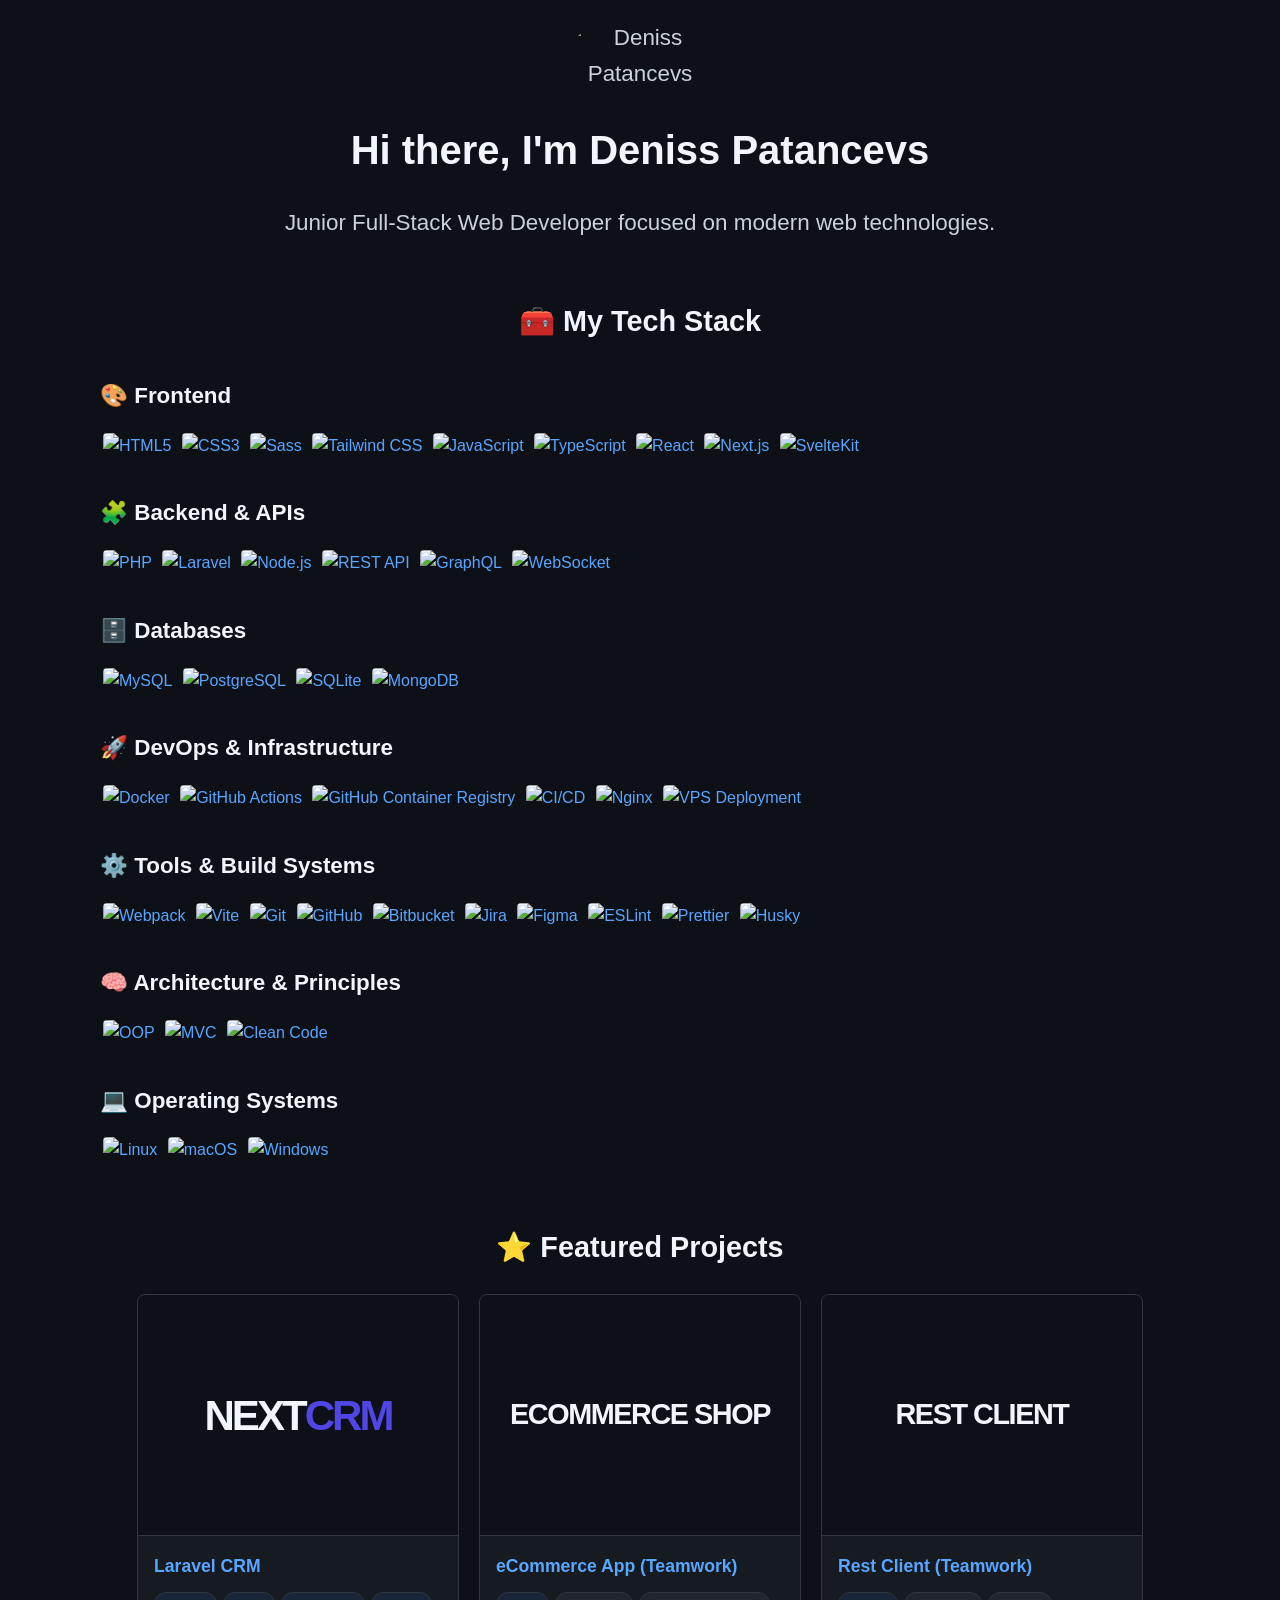
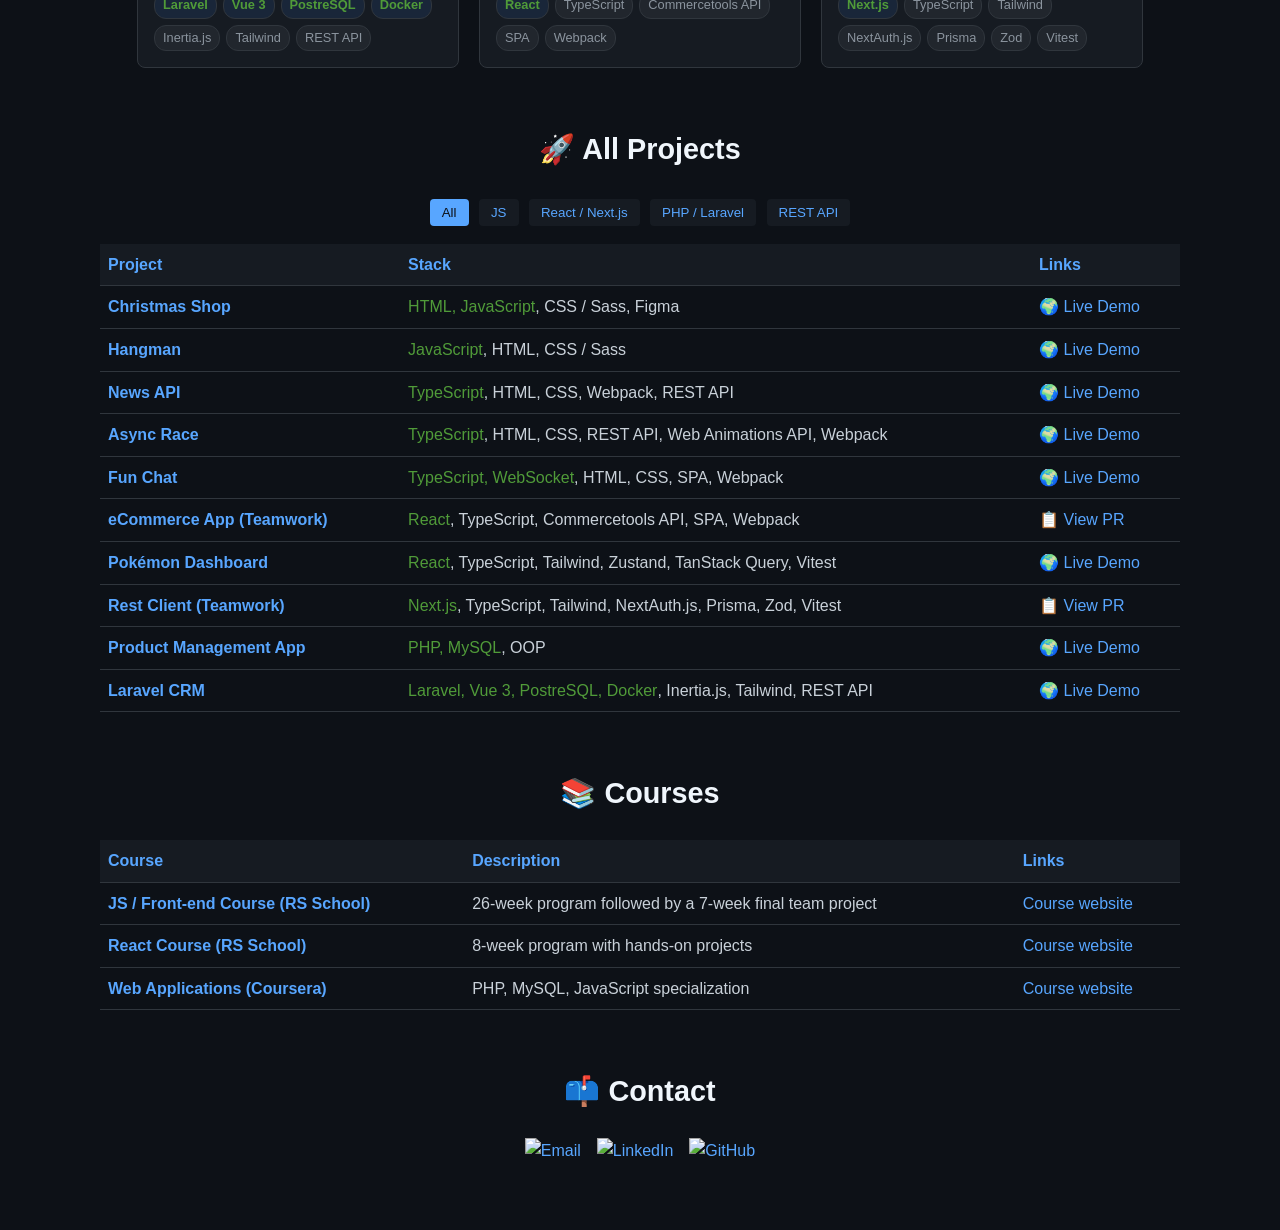
==== commit cd3abbed: "feat: implement featured projects section and enhanced data structure - Add 'Featured Projects' sect" ====
--- a/index.html
+++ b/index.html
@@ -53,6 +53,12 @@
     <meta
       name="twitter:image"
       content="https://raw.githubusercontent.com/deniss87/deniss87.github.io/main/assets/images/profile/og_image_02.jpg"
+    />
+
+    <!-- Google Site Verification -->
+    <meta
+      name="google-site-verification"
+      content="hgh_pZnJVCU4JDHVOiOKv8fDKGzZBM_MjlO3yXlauzw"
     />
 
     <!-- Favicon -->
@@ -97,6 +103,7 @@
 
   <body>
     <div class="container">
+      <!-- ABOUT SECTION -->
       <header class="section section-about">
         <img
           src="https://github.com/deniss87.png"
@@ -111,82 +118,102 @@
         </p>
       </header>
 
+      <!-- TECH STACK SECTION -->
       <section class="section">
         <h2 class="section-title">🧰 My Tech Stack</h2>
         
       <h3>🎨 Frontend</h3>
-      <p>
-        <img src="https://img.shields.io/badge/HTML5-e34f26?logo=html5&logoColor=white" alt="HTML5"/> <img src="https://img.shields.io/badge/CSS3-264de4?logo=css3&logoColor=white" alt="CSS3"/> <img src="https://img.shields.io/badge/Sass-cf649a?logo=sass&logoColor=white" alt="Sass"/> <img src="https://img.shields.io/badge/TailwindCSS-black?logo=tailwindcss&logoColor=38bdf8" alt="Tailwind CSS"/> <img src="https://img.shields.io/badge/JavaScript-f7df1e?logo=javascript&logoColor=black" alt="JavaScript"/> <img src="https://img.shields.io/badge/TypeScript-3178c6?logo=typescript&logoColor=white" alt="TypeScript"/> <img src="https://img.shields.io/badge/React-61dafb?logo=react&logoColor=black" alt="React"/> <img src="https://img.shields.io/badge/Next.js-000?logo=nextdotjs&logoColor=white" alt="Next.js"/> <img src="https://img.shields.io/badge/SvelteKit-FF3E00?logo=svelte&logoColor=white" alt="SvelteKit"/>
-      </p>
+      <p class="tech-icons">
+         <a href="#projects-section"><img src="https://img.shields.io/badge/HTML5-e34f26?logo=html5&logoColor=white" alt="HTML5" class="tech-badge"/></a>  <a href="#projects-section"><img src="https://img.shields.io/badge/CSS3-264de4?logo=css3&logoColor=white" alt="CSS3" class="tech-badge"/></a>  <a href="#projects-section"><img src="https://img.shields.io/badge/Sass-cf649a?logo=sass&logoColor=white" alt="Sass" class="tech-badge"/></a>  <a href="#projects-section"><img src="https://img.shields.io/badge/TailwindCSS-black?logo=tailwindcss&logoColor=38bdf8" alt="Tailwind CSS" class="tech-badge"/></a>  <a href="#projects-section"><img src="https://img.shields.io/badge/JavaScript-f7df1e?logo=javascript&logoColor=black" alt="JavaScript" class="tech-badge"/></a>  <a href="#projects-section"><img src="https://img.shields.io/badge/TypeScript-3178c6?logo=typescript&logoColor=white" alt="TypeScript" class="tech-badge"/></a>  <a href="#projects-section"><img src="https://img.shields.io/badge/React-61dafb?logo=react&logoColor=black" alt="React" class="tech-badge"/></a>  <a href="#projects-section"><img src="https://img.shields.io/badge/Next.js-000?logo=nextdotjs&logoColor=white" alt="Next.js" class="tech-badge"/></a>  <a href="#projects-section"><img src="https://img.shields.io/badge/SvelteKit-FF3E00?logo=svelte&logoColor=white" alt="SvelteKit" class="tech-badge"/></a>
+      </p>
+      
     
       <h3>🧩 Backend & APIs</h3>
-      <p>
-        <img src="https://img.shields.io/badge/PHP-777bb4?logo=php&logoColor=white" alt="PHP"/> <img src="https://img.shields.io/badge/Laravel-E74430?logo=laravel&logoColor=white" alt="Laravel"/> <img src="https://img.shields.io/badge/Node.js-6DA55F?logo=node.js&logoColor=white" alt="Node.js"/> <img src="https://img.shields.io/badge/REST%20API-0052CC?logo=api" alt="REST API"/> <img src="https://img.shields.io/badge/GraphQL-e10098?logo=graphql&logoColor=white" alt="GraphQL"/> <img src="https://img.shields.io/badge/WebSocket-0085CA?logo=socket.io&logoColor=white" alt="WebSocket"/>
-      </p>
+      <p class="tech-icons">
+         <a href="#projects-section"><img src="https://img.shields.io/badge/PHP-777bb4?logo=php&logoColor=white" alt="PHP" class="tech-badge"/></a>  <a href="#projects-section"><img src="https://img.shields.io/badge/Laravel-E74430?logo=laravel&logoColor=white" alt="Laravel" class="tech-badge"/></a>  <a href="#projects-section"><img src="https://img.shields.io/badge/Node.js-6DA55F?logo=node.js&logoColor=white" alt="Node.js" class="tech-badge"/></a>  <a href="#projects-section"><img src="https://img.shields.io/badge/REST%20API-0052CC?logo=api" alt="REST API" class="tech-badge"/></a>  <a href="#projects-section"><img src="https://img.shields.io/badge/GraphQL-e10098?logo=graphql&logoColor=white" alt="GraphQL" class="tech-badge"/></a>  <a href="#projects-section"><img src="https://img.shields.io/badge/WebSocket-0085CA?logo=socket.io&logoColor=white" alt="WebSocket" class="tech-badge"/></a>
+      </p>
+      
     
       <h3>🗄️ Databases</h3>
-      <p>
-        <img src="https://img.shields.io/badge/MySQL-005C84?logo=mysql&logoColor=white" alt="MySQL"/> <img src="https://img.shields.io/badge/PostgreSQL-4169E1?logo=postgresql&logoColor=white" alt="PostgreSQL"/> <img src="https://img.shields.io/badge/SQLite-07405E?logo=sqlite&logoColor=white" alt="SQLite"/> <img src="https://img.shields.io/badge/MongoDB-47A248?logo=mongodb&logoColor=white" alt="MongoDB"/>
-      </p>
+      <p class="tech-icons">
+         <a href="#projects-section"><img src="https://img.shields.io/badge/MySQL-005C84?logo=mysql&logoColor=white" alt="MySQL" class="tech-badge"/></a>  <a href="#projects-section"><img src="https://img.shields.io/badge/PostgreSQL-4169E1?logo=postgresql&logoColor=white" alt="PostgreSQL" class="tech-badge"/></a>  <a href="#projects-section"><img src="https://img.shields.io/badge/SQLite-07405E?logo=sqlite&logoColor=white" alt="SQLite" class="tech-badge"/></a>  <a href="#projects-section"><img src="https://img.shields.io/badge/MongoDB-47A248?logo=mongodb&logoColor=white" alt="MongoDB" class="tech-badge"/></a>
+      </p>
+      
     
       <h3>🚀 DevOps & Infrastructure</h3>
-      <p>
-        <img src="https://img.shields.io/badge/Docker-2496ED?logo=docker&logoColor=white" alt="Docker"/> <img src="https://img.shields.io/badge/GitHub%20Actions-181717?logo=github&logoColor=white" alt="GitHub Actions"/> <img src="https://img.shields.io/badge/GHCR-181717?logo=github&logoColor=white" alt="GitHub Container Registry"/> <img src="https://img.shields.io/badge/CI%2FCD-0A66C2?logo=githubactions&logoColor=white" alt="CI/CD"/> <img src="https://img.shields.io/badge/Nginx-009639?logo=nginx&logoColor=white" alt="Nginx"/> <img src="https://img.shields.io/badge/VPS-orange?logo=linux&logoColor=black" alt="VPS Deployment"/>
-      </p>
+      <p class="tech-icons">
+         <a href="#projects-section"><img src="https://img.shields.io/badge/Docker-2496ED?logo=docker&logoColor=white" alt="Docker" class="tech-badge"/></a>  <a href="#projects-section"><img src="https://img.shields.io/badge/GitHub%20Actions-181717?logo=github&logoColor=white" alt="GitHub Actions" class="tech-badge"/></a>  <a href="#projects-section"><img src="https://img.shields.io/badge/GHCR-181717?logo=github&logoColor=white" alt="GitHub Container Registry" class="tech-badge"/></a>  <a href="#projects-section"><img src="https://img.shields.io/badge/CI%2FCD-0A66C2?logo=githubactions&logoColor=white" alt="CI/CD" class="tech-badge"/></a>  <a href="#projects-section"><img src="https://img.shields.io/badge/Nginx-009639?logo=nginx&logoColor=white" alt="Nginx" class="tech-badge"/></a>  <a href="#projects-section"><img src="https://img.shields.io/badge/VPS-orange?logo=linux&logoColor=black" alt="VPS Deployment" class="tech-badge"/></a>
+      </p>
+      
     
       <h3>⚙️ Tools & Build Systems</h3>
-      <p>
-        <img src="https://img.shields.io/badge/Webpack-1C78C0?logo=webpack&logoColor=white" alt="Webpack"/> <img src="https://img.shields.io/badge/Vite-646cff?logo=vite&logoColor=yellow" alt="Vite"/> <img src="https://img.shields.io/badge/Git-f05033?logo=git&logoColor=white" alt="Git"/> <img src="https://img.shields.io/badge/GitHub-181717?logo=github&logoColor=white" alt="GitHub"/> <img src="https://img.shields.io/badge/Bitbucket-2684ff?logo=bitbucket&logoColor=white" alt="Bitbucket"/> <img src="https://img.shields.io/badge/Jira-0052cc?logo=jira&logoColor=white" alt="Jira"/> <img src="https://img.shields.io/badge/Figma-f24e1e?logo=figma&logoColor=white" alt="Figma"/> <img src="https://img.shields.io/badge/ESLint-4B32C3?logo=eslint&logoColor=white" alt="ESLint"/> <img src="https://img.shields.io/badge/Prettier-F7B93E?logo=prettier&logoColor=black" alt="Prettier"/> <img src="https://img.shields.io/badge/Husky-000000?logo=github&logoColor=white" alt="Husky"/>
-      </p>
+      <p class="tech-icons">
+         <a href="#projects-section"><img src="https://img.shields.io/badge/Webpack-1C78C0?logo=webpack&logoColor=white" alt="Webpack" class="tech-badge"/></a>  <a href="#projects-section"><img src="https://img.shields.io/badge/Vite-646cff?logo=vite&logoColor=yellow" alt="Vite" class="tech-badge"/></a>  <a href="#projects-section"><img src="https://img.shields.io/badge/Git-f05033?logo=git&logoColor=white" alt="Git" class="tech-badge"/></a>  <a href="#projects-section"><img src="https://img.shields.io/badge/GitHub-181717?logo=github&logoColor=white" alt="GitHub" class="tech-badge"/></a>  <a href="#projects-section"><img src="https://img.shields.io/badge/Bitbucket-2684ff?logo=bitbucket&logoColor=white" alt="Bitbucket" class="tech-badge"/></a>  <a href="#projects-section"><img src="https://img.shields.io/badge/Jira-0052cc?logo=jira&logoColor=white" alt="Jira" class="tech-badge"/></a>  <a href="#projects-section"><img src="https://img.shields.io/badge/Figma-f24e1e?logo=figma&logoColor=white" alt="Figma" class="tech-badge"/></a>  <a href="#projects-section"><img src="https://img.shields.io/badge/ESLint-4B32C3?logo=eslint&logoColor=white" alt="ESLint" class="tech-badge"/></a>  <a href="#projects-section"><img src="https://img.shields.io/badge/Prettier-F7B93E?logo=prettier&logoColor=black" alt="Prettier" class="tech-badge"/></a>  <a href="#projects-section"><img src="https://img.shields.io/badge/Husky-000000?logo=github&logoColor=white" alt="Husky" class="tech-badge"/></a>
+      </p>
+      
     
       <h3>🧠 Architecture & Principles</h3>
-      <p>
-        <img src="https://img.shields.io/badge/OOP-4A148C?logo=code" alt="OOP"/> <img src="https://img.shields.io/badge/MVC-00695C?logo=layers" alt="MVC"/> <img src="https://img.shields.io/badge/Clean%20Code-2E7D32?logo=code" alt="Clean Code"/>
-      </p>
+      <p class="tech-icons">
+         <a href="#projects-section"><img src="https://img.shields.io/badge/OOP-4A148C?logo=code" alt="OOP" class="tech-badge"/></a>  <a href="#projects-section"><img src="https://img.shields.io/badge/MVC-00695C?logo=layers" alt="MVC" class="tech-badge"/></a>  <a href="#projects-section"><img src="https://img.shields.io/badge/Clean%20Code-2E7D32?logo=code" alt="Clean Code" class="tech-badge"/></a>
+      </p>
+      
     
       <h3>💻 Operating Systems</h3>
-      <p>
-        <img src="https://img.shields.io/badge/Linux-orange?logo=linux&logoColor=black" alt="Linux"/> <img src="https://img.shields.io/badge/macOS-000000?logo=apple&logoColor=white" alt="macOS"/> <img src="https://img.shields.io/badge/Windows-0078D6?logo=windows&logoColor=white" alt="Windows"/>
-      </p>
-    
-      </section>
-
+      <p class="tech-icons">
+         <a href="#projects-section"><img src="https://img.shields.io/badge/Linux-orange?logo=linux&logoColor=black" alt="Linux" class="tech-badge"/></a>  <a href="#projects-section"><img src="https://img.shields.io/badge/macOS-000000?logo=apple&logoColor=white" alt="macOS" class="tech-badge"/></a>  <a href="#projects-section"><img src="https://img.shields.io/badge/Windows-0078D6?logo=windows&logoColor=white" alt="Windows" class="tech-badge"/></a>
+      </p>
+      
+    
+      </section>
+
+      <!-- FEATURED PROJECTS SECTION -->
       <section class="section">
-        <h2 class="section-title">📚 Courses</h2>
-        <table>
-          <thead>
-            <tr>
-              <th>Course</th>
-              <th>Description</th>
-              <th>Links</th>
-            </tr>
-          </thead>
-          <tbody id="courses-content">
-            
-<tr>
-<td><a href="https://github.com/deniss87/JSFEEN2024Q4"><b>JS / Front-end Course (RS School)</b></a></td>
-<td>26-week program followed by a 7-week final team project</td>
-<td><a href="https://rs.school/courses/javascript">Course website</a></td>
-</tr>
-
-<tr>
-<td><a href="https://github.com/deniss87/REACT2025Q3"><b>React Course (RS School)</b></a></td>
-<td>8-week program with hands-on projects</td>
-<td><a href="https://rs.school/courses/reactjs">Course website</a></td>
-</tr>
-
-<tr>
-<td><a href="https://github.com/deniss87/course-web-applications-for-everybody"><b>Web Applications (Coursera)</b></a></td>
-<td>PHP, MySQL, JavaScript specialization</td>
-<td><a href="https://www.coursera.org/specializations/web-applications">Course website</a></td>
-</tr>
-
-          </tbody>
-        </table>
-      </section>
-
-      <section class="section">
-        <h2 class="section-title">🚀 Projects</h2>
+        <h2 class="section-title">⭐ Featured Projects</h2>
+        <div class="featured-grid">
+        <a href="https://github.com/deniss87/learning-laravel-crud-api" target="_blank" class="featured-card">
+          <div class="featured-card-image">
+            <img src="assets/images/projects/laravel-crm/laravel-crm-logo.svg" alt="Laravel CRM" loading="lazy">
+          </div>
+          <div class="featured-card-content">
+            <h3>Laravel CRM</h3>
+            <div class="featured-card-stack">
+              <span class="stack-tag main-tag">Laravel</span><span class="stack-tag main-tag">Vue 3</span><span class="stack-tag main-tag">PostreSQL</span><span class="stack-tag main-tag">Docker</span>
+              <span class="stack-tag">Inertia.js</span><span class="stack-tag">Tailwind</span><span class="stack-tag">REST API</span>
+            </div>
+          </div>
+        </a>
+      
+        <a href="https://github.com/deepcd87/rss-ecomm-task" target="_blank" class="featured-card">
+          <div class="featured-card-image">
+            <div class="featured-logo-text">eCommerce Shop</div>
+          </div>
+          <div class="featured-card-content">
+            <h3>eCommerce App (Teamwork)</h3>
+            <div class="featured-card-stack">
+              <span class="stack-tag main-tag">React</span>
+              <span class="stack-tag">TypeScript</span><span class="stack-tag">Commercetools API</span><span class="stack-tag">SPA</span><span class="stack-tag">Webpack</span>
+            </div>
+          </div>
+        </a>
+      
+        <a href="https://github.com/deepcd87/rest-client-app" target="_blank" class="featured-card">
+          <div class="featured-card-image">
+            <div class="featured-logo-text">REST CLIENT</div>
+          </div>
+          <div class="featured-card-content">
+            <h3>Rest Client (Teamwork)</h3>
+            <div class="featured-card-stack">
+              <span class="stack-tag main-tag">Next.js</span>
+              <span class="stack-tag">TypeScript</span><span class="stack-tag">Tailwind</span><span class="stack-tag">NextAuth.js</span><span class="stack-tag">Prisma</span><span class="stack-tag">Zod</span><span class="stack-tag">Vitest</span>
+            </div>
+          </div>
+        </a>
+      </div>
+      </section>
+
+      <!-- PROJECTS SECTION -->
+      <section class="section" id="projects-section">
+        <h2 class="section-title">🚀 All Projects</h2>
         <div class="filter-container">
           <button class="filter-btn active" data-filter="all">All</button>
           <button class="filter-btn" data-filter="js">JS</button>
@@ -209,56 +236,62 @@
               
 <tr data-category="js">
 <td><a href="https://github.com/deniss87/JSFEEN2024Q4/tree/christmas-shop-part3"><b>Christmas Shop</b></a></td>
-<td>HTML, CSS/Sass, JavaScript, Figma</td>
-<td><a href="https://deniss87.github.io/JSFEEN2024Q4/christmas-shop/">View</a></td>
+<td><span class="stack-main">HTML, JavaScript</span>, CSS / Sass, Figma</td>
+<td><a href="https://deniss87.github.io/JSFEEN2024Q4/christmas-shop/">🌍 Live Demo</a></td>
 </tr>
 
 <tr data-category="js">
 <td><a href="https://github.com/deniss87/JSFEEN2024Q4/blob/hangman/"><b>Hangman</b></a></td>
-<td>HTML, CSS/Sass, JavaScript</td>
-<td><a href="https://deniss87.github.io/JSFEEN2024Q4/hangman/">View</a></td>
+<td><span class="stack-main">JavaScript</span>, HTML, CSS / Sass</td>
+<td><a href="https://deniss87.github.io/JSFEEN2024Q4/hangman/">🌍 Live Demo</a></td>
 </tr>
 
 <tr data-category="js rest">
 <td><a href="https://github.com/deniss87/JSFEEN2024Q4/tree/news-api"><b>News API</b></a></td>
-<td>HTML, CSS, TypeScript, Webpack, REST API</td>
-<td><a href="https://deniss87.github.io/JSFEEN2024Q4/news-api/">View</a></td>
+<td><span class="stack-main">TypeScript</span>, HTML, CSS, Webpack, REST API</td>
+<td><a href="https://deniss87.github.io/JSFEEN2024Q4/news-api/">🌍 Live Demo</a></td>
 </tr>
 
 <tr data-category="js rest">
 <td><a href="https://github.com/deniss87/JSFEEN2024Q4/tree/async-race"><b>Async Race</b></a></td>
-<td>HTML, CSS, TypeScript, REST API, Web Animations API, Webpack</td>
-<td><a href="https://deniss87.github.io/JSFEEN2024Q4/async-race/">View</a></td>
+<td><span class="stack-main">TypeScript</span>, HTML, CSS, REST API, Web Animations API, Webpack</td>
+<td><a href="https://deniss87.github.io/JSFEEN2024Q4/async-race/">🌍 Live Demo</a></td>
 </tr>
 
 <tr data-category="js">
 <td><a href="https://github.com/deniss87/JSFEEN2024Q4/tree/fun-chat"><b>Fun Chat</b></a></td>
-<td>HTML, CSS, TypeScript, WebSocket, SPA, Webpack</td>
-<td><a href="https://deniss87-fun-chat.netlify.app/">View</a></td>
+<td><span class="stack-main">TypeScript, WebSocket</span>, HTML, CSS, SPA, Webpack</td>
+<td><a href="https://deniss87-fun-chat.netlify.app/">🌍 Live Demo</a></td>
 </tr>
 
 <tr data-category="react rest">
 <td><a href="https://github.com/deepcd87/rss-ecomm-task"><b>eCommerce App (Teamwork)</b></a></td>
-<td>React, TypeScript, Commercetools API, SPA, Webpack</td>
-<td><a href="https://github.com/deepcd87/rss-ecomm-task/pulls?page=1&q=is%3Apr+is%3Aclosed">View</a></td>
+<td><span class="stack-main">React</span>, TypeScript, Commercetools API, SPA, Webpack</td>
+<td><a href="https://github.com/deepcd87/rss-ecomm-task/pulls?page=1&q=is%3Apr+is%3Aclosed">📋 View PR</a></td>
 </tr>
 
 <tr data-category="react rest">
 <td><a href="https://github.com/deniss87/REACT2025Q3/tree/pokemon-react"><b>Pokémon Dashboard</b></a></td>
-<td>React, TypeScript, Tailwind, Zustand, TanStack Query, Vitest</td>
-<td><a href="https://rss-react-project.netlify.app/">View</a></td>
+<td><span class="stack-main">React</span>, TypeScript, Tailwind, Zustand, TanStack Query, Vitest</td>
+<td><a href="https://rss-react-project.netlify.app/">🌍 Live Demo</a></td>
 </tr>
 
 <tr data-category="react nextjs rest">
 <td><a href="https://github.com/deepcd87/rest-client-app"><b>Rest Client (Teamwork)</b></a></td>
-<td>Next.js, TypeScript, Tailwind, NextAuth.js, Prisma, Zod, Vitest</td>
-<td><a href="https://github.com/deepcd87/rest-client-app/pull/1">View</a></td>
+<td><span class="stack-main">Next.js</span>, TypeScript, Tailwind, NextAuth.js, Prisma, Zod, Vitest</td>
+<td><a href="https://github.com/deepcd87/rest-client-app/pull/1">📋 View PR</a></td>
 </tr>
 
 <tr data-category="php">
 <td><a href="https://github.com/deniss87/learning-php-oop-app"><b>Product Management App</b></a></td>
-<td>PHP, OOP, MySQL</td>
-<td><a href="https://php-oop-crud.42web.io/">View</a></td>
+<td><span class="stack-main">PHP, MySQL</span>, OOP</td>
+<td><a href="https://php-oop-crud.42web.io/">🌍 Live Demo</a></td>
+</tr>
+
+<tr data-category="php laravel postgresql">
+<td><a href="https://github.com/deniss87/learning-laravel-crud-api"><b>Laravel CRM</b></a></td>
+<td><span class="stack-main">Laravel, Vue 3, PostreSQL, Docker</span>, Inertia.js, Tailwind, REST API</td>
+<td><a href="http://129.159.205.117/">🌍 Live Demo</a></td>
 </tr>
 
             </tbody>
@@ -266,6 +299,42 @@
         </div>
       </section>
 
+      <!-- COURSES SECTION -->
+      <section class="section">
+        <h2 class="section-title">📚 Courses</h2>
+        <table>
+          <thead>
+            <tr>
+              <th>Course</th>
+              <th>Description</th>
+              <th>Links</th>
+            </tr>
+          </thead>
+          <tbody id="courses-content">
+            
+<tr>
+<td><a href="https://github.com/deniss87/JSFEEN2024Q4"><b>JS / Front-end Course (RS School)</b></a></td>
+<td>26-week program followed by a 7-week final team project</td>
+<td><a href="https://rs.school/courses/javascript">Course website</a></td>
+</tr>
+
+<tr>
+<td><a href="https://github.com/deniss87/REACT2025Q3"><b>React Course (RS School)</b></a></td>
+<td>8-week program with hands-on projects</td>
+<td><a href="https://rs.school/courses/reactjs">Course website</a></td>
+</tr>
+
+<tr>
+<td><a href="https://github.com/deniss87/course-web-applications-for-everybody"><b>Web Applications (Coursera)</b></a></td>
+<td>PHP, MySQL, JavaScript specialization</td>
+<td><a href="https://www.coursera.org/specializations/web-applications">Course website</a></td>
+</tr>
+
+          </tbody>
+        </table>
+      </section>
+
+      <!-- CONTACT SECTION -->
       <section id="contact" class="section">
         <h2 class="section-title">📫 Contact</h2>
         <div class="contact-badges">
--- a/css/styles.css
+++ b/css/styles.css
@@ -18,10 +18,6 @@
   text-decoration: none;
 }
 
-a:hover {
-  text-decoration: underline;
-}
-
 .container {
   max-width: 1080px;
   margin: 0px auto;
@@ -76,6 +72,8 @@
   font-size: 1.4rem;
 }
 
+/* STACK SECTION */
+
 .tech-badge {
   display: inline-block;
   transition:
@@ -86,12 +84,18 @@
 .tech-badge:hover {
   cursor: pointer;
   box-shadow: 0 6px 20px rgba(59, 130, 246, 0.25);
+  transform: translateY(-4px);
 }
 
 .tech-icons img {
   margin: 3px;
   vertical-align: middle;
-}
+  height: 26px;
+  width: auto;
+  border-radius: 4px;
+}
+
+/* TABLES */
 
 table {
   width: 100%;
@@ -114,6 +118,7 @@
 td a {
   color: #58a6ff;
 }
+
 tbody tr {
   transition: background-color 0.2s ease;
 }
@@ -132,11 +137,11 @@
   margin: 40px 0;
 }
 
-.projects-wrapper {
+/* .projects-wrapper {
   min-height: 426px;
   width: 100%;
   display: flow-root;
-}
+} */
 
 /* Filters */
 
@@ -173,12 +178,114 @@
   animation: fadeIn 0.3s ease-in;
 }
 
-/* Contact section */
+/* FEATURED PROJECTS SECTION */
+
+.featured-grid {
+  display: flex;
+  flex-wrap: wrap;
+  gap: 20px;
+  justify-content: center;
+  margin-bottom: 40px;
+}
+
+.featured-card {
+  width: 320px;
+  background: #161b22;
+  border: 1px solid #30363d;
+  border-radius: 8px;
+  overflow: hidden;
+  display: flex;
+  flex-direction: column;
+  text-decoration: none;
+  transition:
+    border-color 0.2s ease,
+    transform 0.2s ease;
+}
+
+.featured-card:hover {
+  border-color: #58a6ff;
+  transform: translateY(-4px);
+  text-decoration: none;
+}
+
+.featured-card-image {
+  background: #0d1117;
+  display: flex;
+  justify-content: center;
+  align-items: center;
+  width: 100%;
+  height: 240px;
+  border-bottom: 1px solid #30363d;
+}
+
+.featured-card-image img {
+  max-width: 100%;
+  max-height: 100%;
+  object-fit: contain;
+}
+
+.featured-logo-text {
+  font-family: Arial, sans-serif;
+  font-weight: 900;
+  font-size: 1.8rem;
+  color: #f0f6fc;
+  text-align: center;
+  text-transform: uppercase;
+  letter-spacing: -0.05em;
+  line-height: 1.1;
+  max-width: 90%;
+  word-wrap: break-word;
+}
+
+.featured-card-content {
+  padding: 16px;
+  display: flex;
+  flex-direction: column;
+  gap: 12px;
+}
+
+.featured-card-content h3 {
+  margin: 0;
+  font-size: 1.1rem;
+  color: #58a6ff;
+}
+
+.featured-card-stack {
+  display: flex;
+  flex-wrap: wrap;
+  gap: 6px;
+}
+
+.stack-tag {
+  font-size: 0.8rem;
+  color: #8b949e;
+  background: #21262d;
+  border: 1px solid #30363d;
+  padding: 2px 8px;
+  border-radius: 12px;
+  white-space: nowrap;
+}
+
+.stack-tag.main-tag {
+  font-size: 0.8rem;
+  color: #509b39;
+  background: rgba(56, 139, 253, 0.1);
+  font-weight: 600;
+}
+
+/* Project table */
+
+.stack-main {
+  color: #509b39;
+  font-weight: 500;
+}
+
+/* CONTACT SECTION */
+
 #contact {
   text-align: center;
 }
 
-/* Badge container */
 .contact-badges {
   display: flex;
   justify-content: center;
@@ -187,7 +294,6 @@
   margin-top: 16px;
 }
 
-/* Badge links */
 .contact-badges a {
   display: inline-flex;
   transition:
@@ -195,12 +301,10 @@
     filter 0.25s ease;
 }
 
-/* Badge images */
 .contact-badges img {
   height: 32px;
 }
 
-/* Hover effects */
 .contact-badges a:hover {
   cursor: pointer;
   transform: scale(1.15);
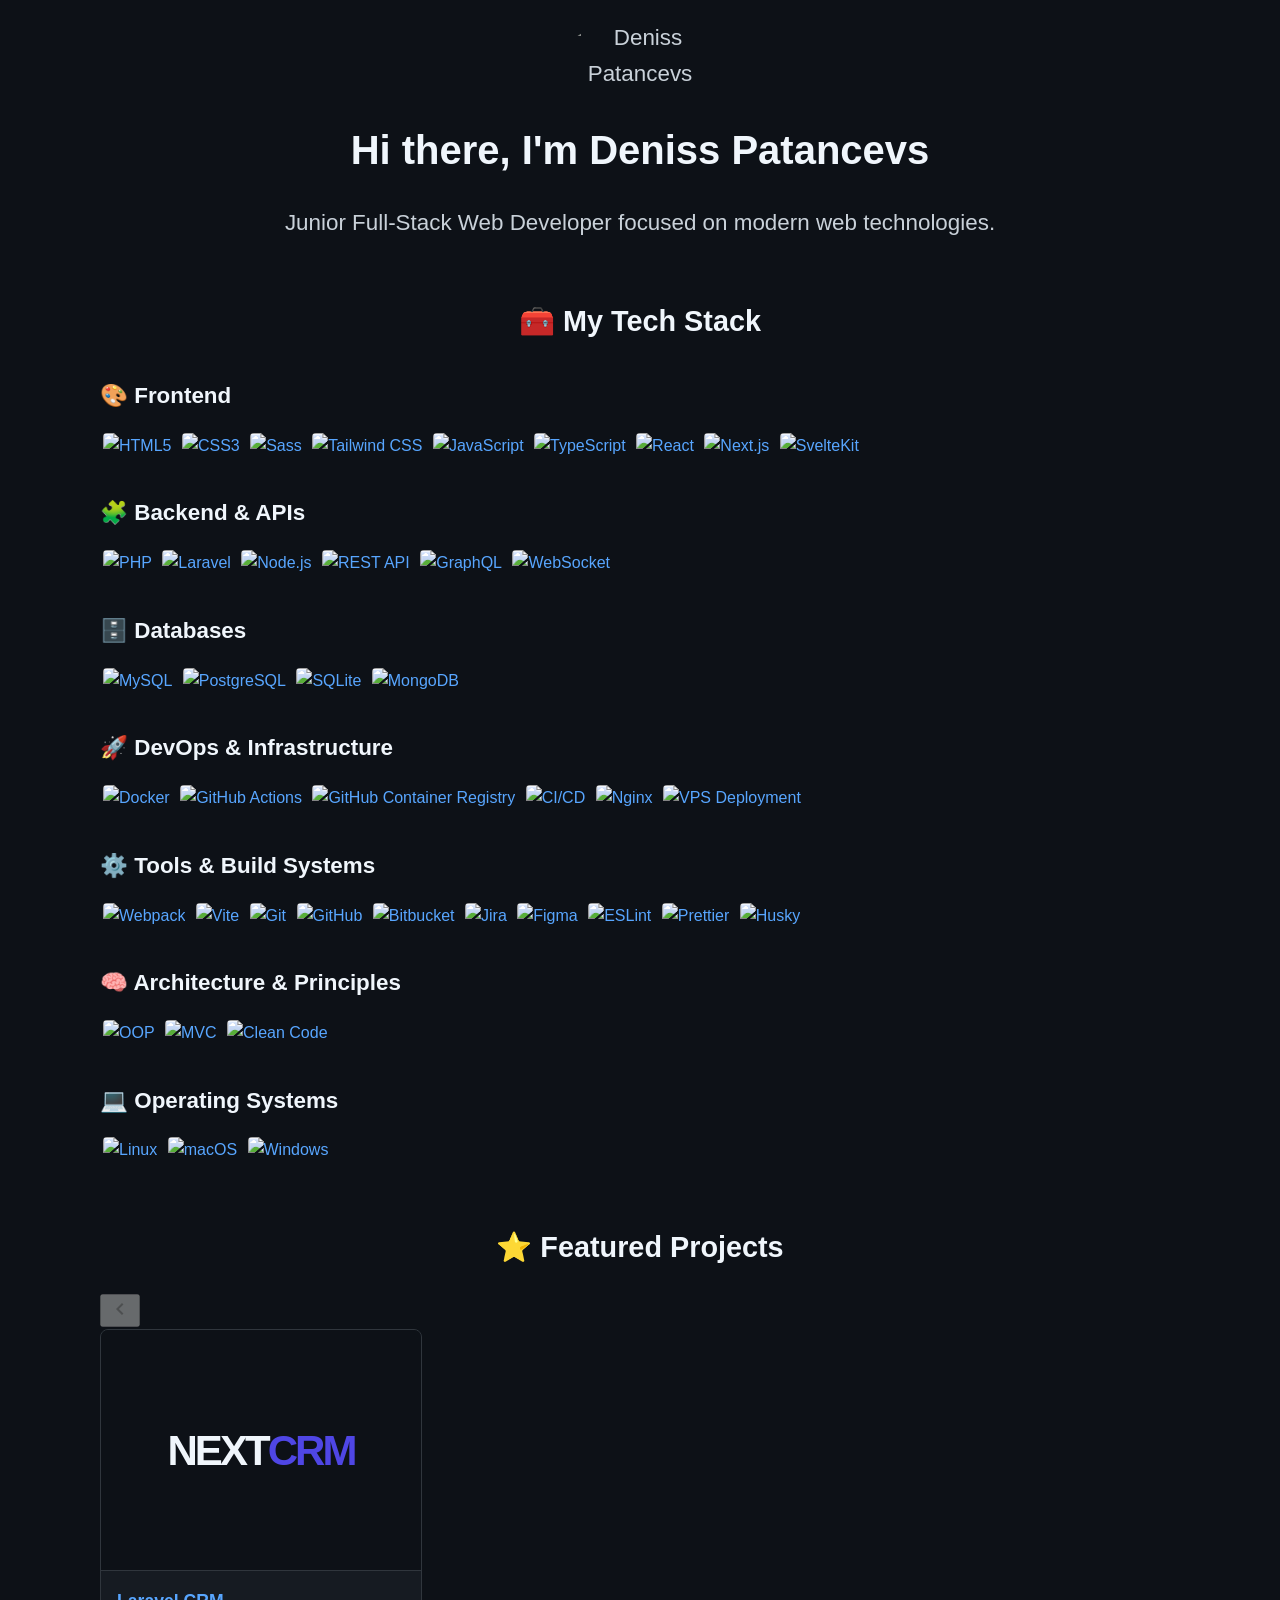
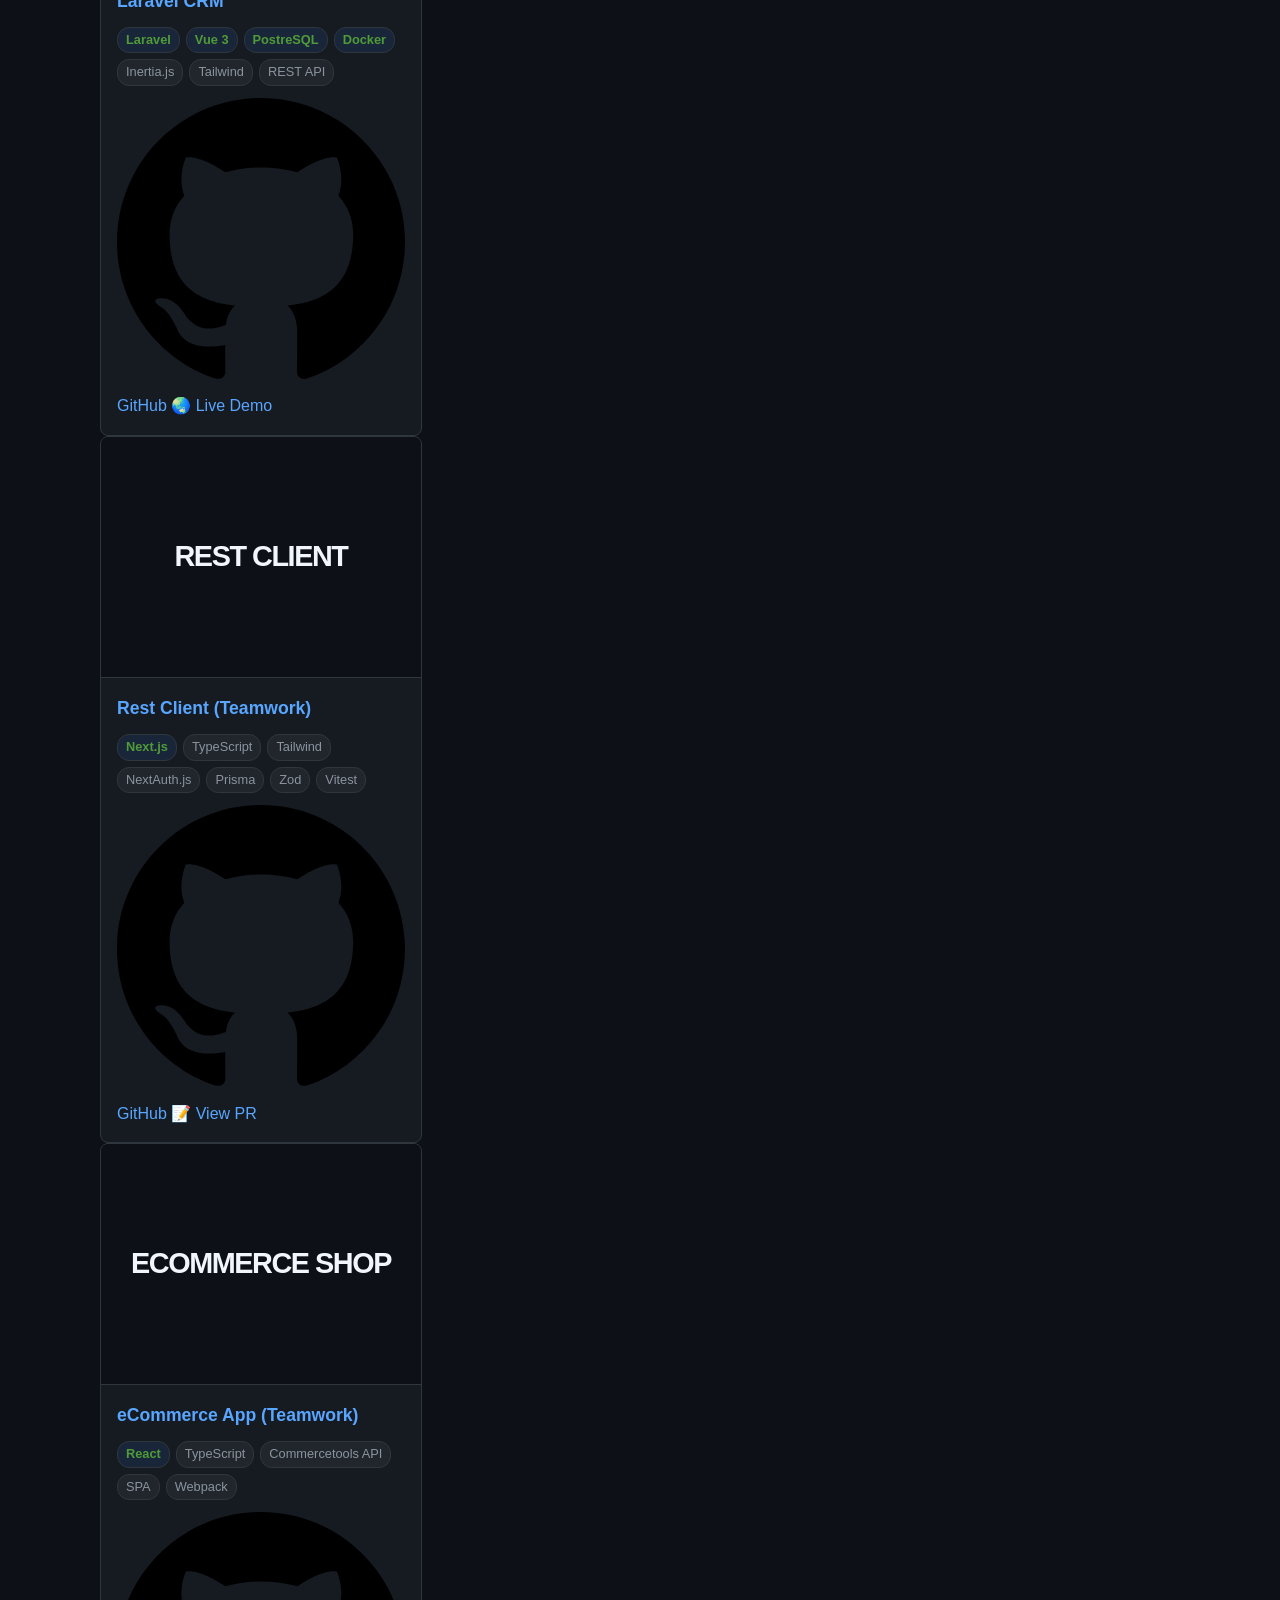
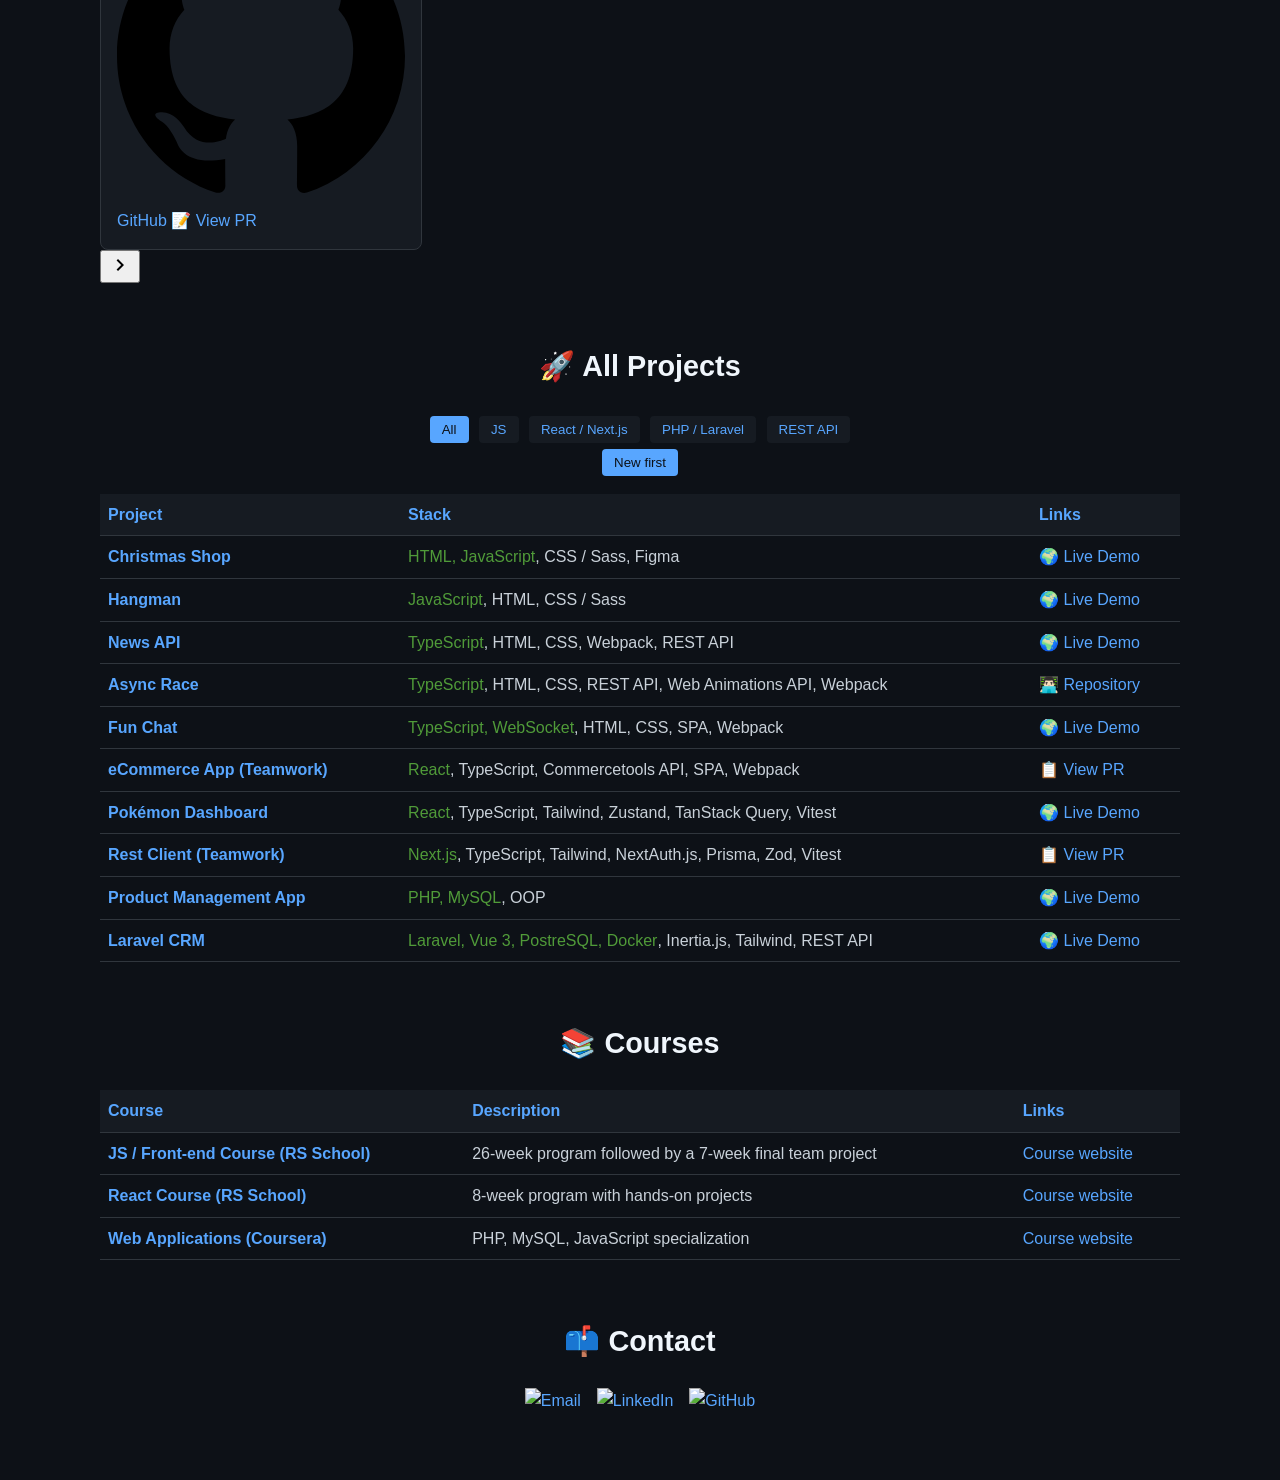
==== commit a158c91e: "chore: update generated readme and index" ====
--- a/index.html
+++ b/index.html
@@ -124,43 +124,43 @@
         
       <h3>🎨 Frontend</h3>
       <p class="tech-icons">
-         <a href="#projects-section"><img src="https://img.shields.io/badge/HTML5-e34f26?logo=html5&logoColor=white" alt="HTML5" class="tech-badge"/></a>  <a href="#projects-section"><img src="https://img.shields.io/badge/CSS3-264de4?logo=css3&logoColor=white" alt="CSS3" class="tech-badge"/></a>  <a href="#projects-section"><img src="https://img.shields.io/badge/Sass-cf649a?logo=sass&logoColor=white" alt="Sass" class="tech-badge"/></a>  <a href="#projects-section"><img src="https://img.shields.io/badge/TailwindCSS-black?logo=tailwindcss&logoColor=38bdf8" alt="Tailwind CSS" class="tech-badge"/></a>  <a href="#projects-section"><img src="https://img.shields.io/badge/JavaScript-f7df1e?logo=javascript&logoColor=black" alt="JavaScript" class="tech-badge"/></a>  <a href="#projects-section"><img src="https://img.shields.io/badge/TypeScript-3178c6?logo=typescript&logoColor=white" alt="TypeScript" class="tech-badge"/></a>  <a href="#projects-section"><img src="https://img.shields.io/badge/React-61dafb?logo=react&logoColor=black" alt="React" class="tech-badge"/></a>  <a href="#projects-section"><img src="https://img.shields.io/badge/Next.js-000?logo=nextdotjs&logoColor=white" alt="Next.js" class="tech-badge"/></a>  <a href="#projects-section"><img src="https://img.shields.io/badge/SvelteKit-FF3E00?logo=svelte&logoColor=white" alt="SvelteKit" class="tech-badge"/></a>
+         <a href="#projects-section"><img src="https://img.shields.io/badge/HTML5-e34f26?logo=html5&logoColor=white" alt="HTML5" class="tech-badge" loading="lazy"/></a>  <a href="#projects-section"><img src="https://img.shields.io/badge/CSS3-264de4?logo=css3&logoColor=white" alt="CSS3" class="tech-badge" loading="lazy"/></a>  <a href="#projects-section"><img src="https://img.shields.io/badge/Sass-cf649a?logo=sass&logoColor=white" alt="Sass" class="tech-badge" loading="lazy"/></a>  <a href="#projects-section"><img src="https://img.shields.io/badge/TailwindCSS-black?logo=tailwindcss&logoColor=38bdf8" alt="Tailwind CSS" class="tech-badge" loading="lazy"/></a>  <a href="#projects-section"><img src="https://img.shields.io/badge/JavaScript-f7df1e?logo=javascript&logoColor=black" alt="JavaScript" class="tech-badge" loading="lazy"/></a>  <a href="#projects-section"><img src="https://img.shields.io/badge/TypeScript-3178c6?logo=typescript&logoColor=white" alt="TypeScript" class="tech-badge" loading="lazy"/></a>  <a href="#projects-section"><img src="https://img.shields.io/badge/React-61dafb?logo=react&logoColor=black" alt="React" class="tech-badge" loading="lazy"/></a>  <a href="#projects-section"><img src="https://img.shields.io/badge/Next.js-000?logo=nextdotjs&logoColor=white" alt="Next.js" class="tech-badge" loading="lazy"/></a>  <a href="#projects-section"><img src="https://img.shields.io/badge/SvelteKit-FF3E00?logo=svelte&logoColor=white" alt="SvelteKit" class="tech-badge" loading="lazy"/></a>
       </p>
       
     
       <h3>🧩 Backend & APIs</h3>
       <p class="tech-icons">
-         <a href="#projects-section"><img src="https://img.shields.io/badge/PHP-777bb4?logo=php&logoColor=white" alt="PHP" class="tech-badge"/></a>  <a href="#projects-section"><img src="https://img.shields.io/badge/Laravel-E74430?logo=laravel&logoColor=white" alt="Laravel" class="tech-badge"/></a>  <a href="#projects-section"><img src="https://img.shields.io/badge/Node.js-6DA55F?logo=node.js&logoColor=white" alt="Node.js" class="tech-badge"/></a>  <a href="#projects-section"><img src="https://img.shields.io/badge/REST%20API-0052CC?logo=api" alt="REST API" class="tech-badge"/></a>  <a href="#projects-section"><img src="https://img.shields.io/badge/GraphQL-e10098?logo=graphql&logoColor=white" alt="GraphQL" class="tech-badge"/></a>  <a href="#projects-section"><img src="https://img.shields.io/badge/WebSocket-0085CA?logo=socket.io&logoColor=white" alt="WebSocket" class="tech-badge"/></a>
+         <a href="#projects-section"><img src="https://img.shields.io/badge/PHP-777bb4?logo=php&logoColor=white" alt="PHP" class="tech-badge" loading="lazy"/></a>  <a href="#projects-section"><img src="https://img.shields.io/badge/Laravel-E74430?logo=laravel&logoColor=white" alt="Laravel" class="tech-badge" loading="lazy"/></a>  <a href="#projects-section"><img src="https://img.shields.io/badge/Node.js-6DA55F?logo=node.js&logoColor=white" alt="Node.js" class="tech-badge" loading="lazy"/></a>  <a href="#projects-section"><img src="https://img.shields.io/badge/REST%20API-0052CC?logo=api" alt="REST API" class="tech-badge" loading="lazy"/></a>  <a href="#projects-section"><img src="https://img.shields.io/badge/GraphQL-e10098?logo=graphql&logoColor=white" alt="GraphQL" class="tech-badge" loading="lazy"/></a>  <a href="#projects-section"><img src="https://img.shields.io/badge/WebSocket-0085CA?logo=socket.io&logoColor=white" alt="WebSocket" class="tech-badge" loading="lazy"/></a>
       </p>
       
     
       <h3>🗄️ Databases</h3>
       <p class="tech-icons">
-         <a href="#projects-section"><img src="https://img.shields.io/badge/MySQL-005C84?logo=mysql&logoColor=white" alt="MySQL" class="tech-badge"/></a>  <a href="#projects-section"><img src="https://img.shields.io/badge/PostgreSQL-4169E1?logo=postgresql&logoColor=white" alt="PostgreSQL" class="tech-badge"/></a>  <a href="#projects-section"><img src="https://img.shields.io/badge/SQLite-07405E?logo=sqlite&logoColor=white" alt="SQLite" class="tech-badge"/></a>  <a href="#projects-section"><img src="https://img.shields.io/badge/MongoDB-47A248?logo=mongodb&logoColor=white" alt="MongoDB" class="tech-badge"/></a>
+         <a href="#projects-section"><img src="https://img.shields.io/badge/MySQL-005C84?logo=mysql&logoColor=white" alt="MySQL" class="tech-badge" loading="lazy"/></a>  <a href="#projects-section"><img src="https://img.shields.io/badge/PostgreSQL-4169E1?logo=postgresql&logoColor=white" alt="PostgreSQL" class="tech-badge" loading="lazy"/></a>  <a href="#projects-section"><img src="https://img.shields.io/badge/SQLite-07405E?logo=sqlite&logoColor=white" alt="SQLite" class="tech-badge" loading="lazy"/></a>  <a href="#projects-section"><img src="https://img.shields.io/badge/MongoDB-47A248?logo=mongodb&logoColor=white" alt="MongoDB" class="tech-badge" loading="lazy"/></a>
       </p>
       
     
       <h3>🚀 DevOps & Infrastructure</h3>
       <p class="tech-icons">
-         <a href="#projects-section"><img src="https://img.shields.io/badge/Docker-2496ED?logo=docker&logoColor=white" alt="Docker" class="tech-badge"/></a>  <a href="#projects-section"><img src="https://img.shields.io/badge/GitHub%20Actions-181717?logo=github&logoColor=white" alt="GitHub Actions" class="tech-badge"/></a>  <a href="#projects-section"><img src="https://img.shields.io/badge/GHCR-181717?logo=github&logoColor=white" alt="GitHub Container Registry" class="tech-badge"/></a>  <a href="#projects-section"><img src="https://img.shields.io/badge/CI%2FCD-0A66C2?logo=githubactions&logoColor=white" alt="CI/CD" class="tech-badge"/></a>  <a href="#projects-section"><img src="https://img.shields.io/badge/Nginx-009639?logo=nginx&logoColor=white" alt="Nginx" class="tech-badge"/></a>  <a href="#projects-section"><img src="https://img.shields.io/badge/VPS-orange?logo=linux&logoColor=black" alt="VPS Deployment" class="tech-badge"/></a>
+         <a href="#projects-section"><img src="https://img.shields.io/badge/Docker-2496ED?logo=docker&logoColor=white" alt="Docker" class="tech-badge" loading="lazy"/></a>  <a href="#projects-section"><img src="https://img.shields.io/badge/GitHub%20Actions-181717?logo=github&logoColor=white" alt="GitHub Actions" class="tech-badge" loading="lazy"/></a>  <a href="#projects-section"><img src="https://img.shields.io/badge/GHCR-181717?logo=github&logoColor=white" alt="GitHub Container Registry" class="tech-badge" loading="lazy"/></a>  <a href="#projects-section"><img src="https://img.shields.io/badge/CI%2FCD-0A66C2?logo=githubactions&logoColor=white" alt="CI/CD" class="tech-badge" loading="lazy"/></a>  <a href="#projects-section"><img src="https://img.shields.io/badge/Nginx-009639?logo=nginx&logoColor=white" alt="Nginx" class="tech-badge" loading="lazy"/></a>  <a href="#projects-section"><img src="https://img.shields.io/badge/VPS-orange?logo=linux&logoColor=black" alt="VPS Deployment" class="tech-badge" loading="lazy"/></a>
       </p>
       
     
       <h3>⚙️ Tools & Build Systems</h3>
       <p class="tech-icons">
-         <a href="#projects-section"><img src="https://img.shields.io/badge/Webpack-1C78C0?logo=webpack&logoColor=white" alt="Webpack" class="tech-badge"/></a>  <a href="#projects-section"><img src="https://img.shields.io/badge/Vite-646cff?logo=vite&logoColor=yellow" alt="Vite" class="tech-badge"/></a>  <a href="#projects-section"><img src="https://img.shields.io/badge/Git-f05033?logo=git&logoColor=white" alt="Git" class="tech-badge"/></a>  <a href="#projects-section"><img src="https://img.shields.io/badge/GitHub-181717?logo=github&logoColor=white" alt="GitHub" class="tech-badge"/></a>  <a href="#projects-section"><img src="https://img.shields.io/badge/Bitbucket-2684ff?logo=bitbucket&logoColor=white" alt="Bitbucket" class="tech-badge"/></a>  <a href="#projects-section"><img src="https://img.shields.io/badge/Jira-0052cc?logo=jira&logoColor=white" alt="Jira" class="tech-badge"/></a>  <a href="#projects-section"><img src="https://img.shields.io/badge/Figma-f24e1e?logo=figma&logoColor=white" alt="Figma" class="tech-badge"/></a>  <a href="#projects-section"><img src="https://img.shields.io/badge/ESLint-4B32C3?logo=eslint&logoColor=white" alt="ESLint" class="tech-badge"/></a>  <a href="#projects-section"><img src="https://img.shields.io/badge/Prettier-F7B93E?logo=prettier&logoColor=black" alt="Prettier" class="tech-badge"/></a>  <a href="#projects-section"><img src="https://img.shields.io/badge/Husky-000000?logo=github&logoColor=white" alt="Husky" class="tech-badge"/></a>
+         <a href="#projects-section"><img src="https://img.shields.io/badge/Webpack-1C78C0?logo=webpack&logoColor=white" alt="Webpack" class="tech-badge" loading="lazy"/></a>  <a href="#projects-section"><img src="https://img.shields.io/badge/Vite-646cff?logo=vite&logoColor=yellow" alt="Vite" class="tech-badge" loading="lazy"/></a>  <a href="#projects-section"><img src="https://img.shields.io/badge/Git-f05033?logo=git&logoColor=white" alt="Git" class="tech-badge" loading="lazy"/></a>  <a href="#projects-section"><img src="https://img.shields.io/badge/GitHub-181717?logo=github&logoColor=white" alt="GitHub" class="tech-badge" loading="lazy"/></a>  <a href="#projects-section"><img src="https://img.shields.io/badge/Bitbucket-2684ff?logo=bitbucket&logoColor=white" alt="Bitbucket" class="tech-badge" loading="lazy"/></a>  <a href="#projects-section"><img src="https://img.shields.io/badge/Jira-0052cc?logo=jira&logoColor=white" alt="Jira" class="tech-badge" loading="lazy"/></a>  <a href="#projects-section"><img src="https://img.shields.io/badge/Figma-f24e1e?logo=figma&logoColor=white" alt="Figma" class="tech-badge" loading="lazy"/></a>  <a href="#projects-section"><img src="https://img.shields.io/badge/ESLint-4B32C3?logo=eslint&logoColor=white" alt="ESLint" class="tech-badge" loading="lazy"/></a>  <a href="#projects-section"><img src="https://img.shields.io/badge/Prettier-F7B93E?logo=prettier&logoColor=black" alt="Prettier" class="tech-badge" loading="lazy"/></a>  <a href="#projects-section"><img src="https://img.shields.io/badge/Husky-000000?logo=github&logoColor=white" alt="Husky" class="tech-badge" loading="lazy"/></a>
       </p>
       
     
       <h3>🧠 Architecture & Principles</h3>
       <p class="tech-icons">
-         <a href="#projects-section"><img src="https://img.shields.io/badge/OOP-4A148C?logo=code" alt="OOP" class="tech-badge"/></a>  <a href="#projects-section"><img src="https://img.shields.io/badge/MVC-00695C?logo=layers" alt="MVC" class="tech-badge"/></a>  <a href="#projects-section"><img src="https://img.shields.io/badge/Clean%20Code-2E7D32?logo=code" alt="Clean Code" class="tech-badge"/></a>
+         <a href="#projects-section"><img src="https://img.shields.io/badge/OOP-4A148C?logo=code" alt="OOP" class="tech-badge" loading="lazy"/></a>  <a href="#projects-section"><img src="https://img.shields.io/badge/MVC-00695C?logo=layers" alt="MVC" class="tech-badge" loading="lazy"/></a>  <a href="#projects-section"><img src="https://img.shields.io/badge/Clean%20Code-2E7D32?logo=code" alt="Clean Code" class="tech-badge" loading="lazy"/></a>
       </p>
       
     
       <h3>💻 Operating Systems</h3>
       <p class="tech-icons">
-         <a href="#projects-section"><img src="https://img.shields.io/badge/Linux-orange?logo=linux&logoColor=black" alt="Linux" class="tech-badge"/></a>  <a href="#projects-section"><img src="https://img.shields.io/badge/macOS-000000?logo=apple&logoColor=white" alt="macOS" class="tech-badge"/></a>  <a href="#projects-section"><img src="https://img.shields.io/badge/Windows-0078D6?logo=windows&logoColor=white" alt="Windows" class="tech-badge"/></a>
+         <a href="#projects-section"><img src="https://img.shields.io/badge/Linux-orange?logo=linux&logoColor=black" alt="Linux" class="tech-badge" loading="lazy"/></a>  <a href="#projects-section"><img src="https://img.shields.io/badge/macOS-000000?logo=apple&logoColor=white" alt="macOS" class="tech-badge" loading="lazy"/></a>  <a href="#projects-section"><img src="https://img.shields.io/badge/Windows-0078D6?logo=windows&logoColor=white" alt="Windows" class="tech-badge" loading="lazy"/></a>
       </p>
       
     
@@ -169,60 +169,101 @@
       <!-- FEATURED PROJECTS SECTION -->
       <section class="section">
         <h2 class="section-title">⭐ Featured Projects</h2>
-        <div class="featured-grid">
-        <a href="https://github.com/deniss87/learning-laravel-crud-api" target="_blank" class="featured-card">
-          <div class="featured-card-image">
-            <img src="assets/images/projects/laravel-crm/laravel-crm-logo.svg" alt="Laravel CRM" loading="lazy">
-          </div>
+        
+    <div class="slider-wrapper">
+      <button class="slider-arrow slider-prev" aria-label="Previous" disabled>
+        <svg viewBox="0 0 24 24" width="24" height="24"><path fill="currentColor" d="M15.41 7.41L14 6l-6 6 6 6 1.41-1.41L10.83 12z"></path></svg>
+      </button>
+      <div class="featured-slider">
+        <div class="featured-card">
+          <div class="featured-card-image"><img src="assets/images/projects/laravel-crm/laravel-crm-logo.svg" alt="Laravel CRM" loading="lazy"></div>
           <div class="featured-card-content">
             <h3>Laravel CRM</h3>
-            <div class="featured-card-stack">
-              <span class="stack-tag main-tag">Laravel</span><span class="stack-tag main-tag">Vue 3</span><span class="stack-tag main-tag">PostreSQL</span><span class="stack-tag main-tag">Docker</span>
-              <span class="stack-tag">Inertia.js</span><span class="stack-tag">Tailwind</span><span class="stack-tag">REST API</span>
-            </div>
+            <div class="featured-card-stack"><span class="stack-tag main-tag">Laravel</span><span class="stack-tag main-tag">Vue 3</span><span class="stack-tag main-tag">PostreSQL</span><span class="stack-tag main-tag">Docker</span><span class="stack-tag">Inertia.js</span><span class="stack-tag">Tailwind</span><span class="stack-tag">REST API</span></div>
+            
+        <div class="featured-card-links">
+          <a href="https://github.com/deniss87/learning-laravel-crud-api" target="_blank" class="featured-link link-secondary" title="GitHub Repository">
+            <svg class="featured-icon" viewBox="0 0 16 16"><path d="M8 0C3.58 0 0 3.58 0 8c0 3.54 2.29 6.53 5.47 7.59.4.07.55-.17.55-.38 0-.19-.01-.82-.01-1.49-2.01.37-2.53-.49-2.69-.94-.09-.23-.48-.94-.82-1.13-.28-.15-.68-.52-.01-.53.63-.01 1.08.58 1.23.82.72 1.21 1.87.87 2.33.66.07-.52.28-.87.51-1.07-1.78-.2-3.64-.89-3.64-3.95 0-.87.31-1.59.82-2.15-.08-.2-.36-1.02.08-2.12 0 0 .67-.21 2.2.82.64-.18 1.32-.27 2-.27.68 0 1.36.09 2 .27 1.53-1.03 2.2-.82 2.2-.82.44 1.1.16 1.92.08 2.12.51.56.82 1.27.82 2.15 0 3.07-1.87 3.75-3.65 3.95.29.25.54.73.54 1.48 0 1.07-.01 1.93-.01 2.2 0 .21.15.46.55.38A8.013 8.013 0 0016 8c0-4.42-3.58-8-8-8z"></path></svg>
+            GitHub
+          </a>
+          
+            <a href="http://129.159.205.117/" target="_blank" class="featured-link link-primary" title="🌏 Live Demo">
+              🌏 Live Demo
+            </a>
+          
+        </div>
+    
           </div>
-        </a>
-      
-        <a href="https://github.com/deepcd87/rss-ecomm-task" target="_blank" class="featured-card">
-          <div class="featured-card-image">
-            <div class="featured-logo-text">eCommerce Shop</div>
+        </div>
+        
+        <div class="featured-card">
+          <div class="featured-card-image"><div class="featured-logo-text">REST CLIENT</div></div>
+          <div class="featured-card-content">
+            <h3>Rest Client (Teamwork)</h3>
+            <div class="featured-card-stack"><span class="stack-tag main-tag">Next.js</span><span class="stack-tag">TypeScript</span><span class="stack-tag">Tailwind</span><span class="stack-tag">NextAuth.js</span><span class="stack-tag">Prisma</span><span class="stack-tag">Zod</span><span class="stack-tag">Vitest</span></div>
+            
+        <div class="featured-card-links">
+          <a href="https://github.com/deepcd87/rest-client-app" target="_blank" class="featured-link link-secondary" title="GitHub Repository">
+            <svg class="featured-icon" viewBox="0 0 16 16"><path d="M8 0C3.58 0 0 3.58 0 8c0 3.54 2.29 6.53 5.47 7.59.4.07.55-.17.55-.38 0-.19-.01-.82-.01-1.49-2.01.37-2.53-.49-2.69-.94-.09-.23-.48-.94-.82-1.13-.28-.15-.68-.52-.01-.53.63-.01 1.08.58 1.23.82.72 1.21 1.87.87 2.33.66.07-.52.28-.87.51-1.07-1.78-.2-3.64-.89-3.64-3.95 0-.87.31-1.59.82-2.15-.08-.2-.36-1.02.08-2.12 0 0 .67-.21 2.2.82.64-.18 1.32-.27 2-.27.68 0 1.36.09 2 .27 1.53-1.03 2.2-.82 2.2-.82.44 1.1.16 1.92.08 2.12.51.56.82 1.27.82 2.15 0 3.07-1.87 3.75-3.65 3.95.29.25.54.73.54 1.48 0 1.07-.01 1.93-.01 2.2 0 .21.15.46.55.38A8.013 8.013 0 0016 8c0-4.42-3.58-8-8-8z"></path></svg>
+            GitHub
+          </a>
+          
+            <a href="https://github.com/deepcd87/rest-client-app/pull/1" target="_blank" class="featured-link link-secondary" title="📝 View PR">
+              📝 View PR
+            </a>
+          
+        </div>
+    
           </div>
+        </div>
+        
+        <div class="featured-card">
+          <div class="featured-card-image"><div class="featured-logo-text">eCommerce Shop</div></div>
           <div class="featured-card-content">
             <h3>eCommerce App (Teamwork)</h3>
-            <div class="featured-card-stack">
-              <span class="stack-tag main-tag">React</span>
-              <span class="stack-tag">TypeScript</span><span class="stack-tag">Commercetools API</span><span class="stack-tag">SPA</span><span class="stack-tag">Webpack</span>
-            </div>
+            <div class="featured-card-stack"><span class="stack-tag main-tag">React</span><span class="stack-tag">TypeScript</span><span class="stack-tag">Commercetools API</span><span class="stack-tag">SPA</span><span class="stack-tag">Webpack</span></div>
+            
+        <div class="featured-card-links">
+          <a href="https://github.com/deepcd87/rss-ecomm-task" target="_blank" class="featured-link link-secondary" title="GitHub Repository">
+            <svg class="featured-icon" viewBox="0 0 16 16"><path d="M8 0C3.58 0 0 3.58 0 8c0 3.54 2.29 6.53 5.47 7.59.4.07.55-.17.55-.38 0-.19-.01-.82-.01-1.49-2.01.37-2.53-.49-2.69-.94-.09-.23-.48-.94-.82-1.13-.28-.15-.68-.52-.01-.53.63-.01 1.08.58 1.23.82.72 1.21 1.87.87 2.33.66.07-.52.28-.87.51-1.07-1.78-.2-3.64-.89-3.64-3.95 0-.87.31-1.59.82-2.15-.08-.2-.36-1.02.08-2.12 0 0 .67-.21 2.2.82.64-.18 1.32-.27 2-.27.68 0 1.36.09 2 .27 1.53-1.03 2.2-.82 2.2-.82.44 1.1.16 1.92.08 2.12.51.56.82 1.27.82 2.15 0 3.07-1.87 3.75-3.65 3.95.29.25.54.73.54 1.48 0 1.07-.01 1.93-.01 2.2 0 .21.15.46.55.38A8.013 8.013 0 0016 8c0-4.42-3.58-8-8-8z"></path></svg>
+            GitHub
+          </a>
+          
+            <a href="https://github.com/deepcd87/rss-ecomm-task/pulls?page=1&q=is%3Apr+is%3Aclosed" target="_blank" class="featured-link link-secondary" title="📝 View PR">
+              📝 View PR
+            </a>
+          
+        </div>
+    
           </div>
-        </a>
-      
-        <a href="https://github.com/deepcd87/rest-client-app" target="_blank" class="featured-card">
-          <div class="featured-card-image">
-            <div class="featured-logo-text">REST CLIENT</div>
-          </div>
-          <div class="featured-card-content">
-            <h3>Rest Client (Teamwork)</h3>
-            <div class="featured-card-stack">
-              <span class="stack-tag main-tag">Next.js</span>
-              <span class="stack-tag">TypeScript</span><span class="stack-tag">Tailwind</span><span class="stack-tag">NextAuth.js</span><span class="stack-tag">Prisma</span><span class="stack-tag">Zod</span><span class="stack-tag">Vitest</span>
-            </div>
-          </div>
-        </a>
-      </div>
+        </div>
+        </div>
+      <button class="slider-arrow slider-next" aria-label="Next">
+        <svg viewBox="0 0 24 24" width="24" height="24"><path fill="currentColor" d="M8.59 16.59L10 18l6-6-6-6-1.41 1.41L13.17 12z"></path></svg>
+      </button>
+    </div>
       </section>
 
       <!-- PROJECTS SECTION -->
       <section class="section" id="projects-section">
         <h2 class="section-title">🚀 All Projects</h2>
         <div class="filter-container">
-          <button class="filter-btn active" data-filter="all">All</button>
-          <button class="filter-btn" data-filter="js">JS</button>
-          <button class="filter-btn" data-filter="react">
-            React / Next.js
-          </button>
-          <button class="filter-btn" data-filter="php">PHP / Laravel</button>
-          <button class="filter-btn" data-filter="rest">REST API</button>
-        </div>
+          <div class="filter-group">
+            <button class="filter-btn active" data-filter="all">All</button>
+            <button class="filter-btn" data-filter="js">JS</button>
+            <button class="filter-btn" data-filter="react">
+              React / Next.js
+            </button>
+            <button class="filter-btn" data-filter="php">PHP / Laravel</button>
+            <button class="filter-btn" data-filter="rest">REST API</button>
+          </div>
+          <div class="sort-group">
+            <button id="sort-date-btn" class="sort-btn active">
+              New first
+            </button>
+          </div>
+        </div>
+
         <div class="projects-wrapper">
           <table>
             <thead>
@@ -234,64 +275,64 @@
             </thead>
             <tbody id="projects-content">
               
-<tr data-category="js">
-<td><a href="https://github.com/deniss87/JSFEEN2024Q4/tree/christmas-shop-part3"><b>Christmas Shop</b></a></td>
+<tr data-category="js" data-date="2024-12-03">
+<td><a href="https://github.com/deniss87/JSFEEN2024Q4/tree/christmas-shop-part3" target="_blank"><b>Christmas Shop</b></a></td>
 <td><span class="stack-main">HTML, JavaScript</span>, CSS / Sass, Figma</td>
-<td><a href="https://deniss87.github.io/JSFEEN2024Q4/christmas-shop/">🌍 Live Demo</a></td>
-</tr>
-
-<tr data-category="js">
-<td><a href="https://github.com/deniss87/JSFEEN2024Q4/blob/hangman/"><b>Hangman</b></a></td>
+<td><a href="https://deniss87.github.io/JSFEEN2024Q4/christmas-shop/" target="_blank">🌍 Live Demo</a></td>
+</tr>
+
+<tr data-category="js" data-date="2025-01-29">
+<td><a href="https://github.com/deniss87/JSFEEN2024Q4/blob/hangman/" target="_blank"><b>Hangman</b></a></td>
 <td><span class="stack-main">JavaScript</span>, HTML, CSS / Sass</td>
-<td><a href="https://deniss87.github.io/JSFEEN2024Q4/hangman/">🌍 Live Demo</a></td>
-</tr>
-
-<tr data-category="js rest">
-<td><a href="https://github.com/deniss87/JSFEEN2024Q4/tree/news-api"><b>News API</b></a></td>
+<td><a href="https://deniss87.github.io/JSFEEN2024Q4/hangman/" target="_blank">🌍 Live Demo</a></td>
+</tr>
+
+<tr data-category="js rest" data-date="2025-03-20">
+<td><a href="https://github.com/deniss87/JSFEEN2024Q4/tree/news-api" target="_blank"><b>News API</b></a></td>
 <td><span class="stack-main">TypeScript</span>, HTML, CSS, Webpack, REST API</td>
-<td><a href="https://deniss87.github.io/JSFEEN2024Q4/news-api/">🌍 Live Demo</a></td>
-</tr>
-
-<tr data-category="js rest">
-<td><a href="https://github.com/deniss87/JSFEEN2024Q4/tree/async-race"><b>Async Race</b></a></td>
+<td><a href="https://deniss87.github.io/JSFEEN2024Q4/news-api/" target="_blank">🌍 Live Demo</a></td>
+</tr>
+
+<tr data-category="js rest" data-date="2025-05-01">
+<td><a href="https://github.com/deniss87/JSFEEN2024Q4/tree/async-race" target="_blank"><b>Async Race</b></a></td>
 <td><span class="stack-main">TypeScript</span>, HTML, CSS, REST API, Web Animations API, Webpack</td>
-<td><a href="https://deniss87.github.io/JSFEEN2024Q4/async-race/">🌍 Live Demo</a></td>
-</tr>
-
-<tr data-category="js">
-<td><a href="https://github.com/deniss87/JSFEEN2024Q4/tree/fun-chat"><b>Fun Chat</b></a></td>
+<td><a href="https://github.com/deniss87/JSFEEN2024Q4/tree/async-race" target="_blank"">👨🏻‍💻 Repository</a></td>
+</tr>
+
+<tr data-category="js" data-date="2025-05-07">
+<td><a href="https://github.com/deniss87/JSFEEN2024Q4/tree/fun-chat" target="_blank"><b>Fun Chat</b></a></td>
 <td><span class="stack-main">TypeScript, WebSocket</span>, HTML, CSS, SPA, Webpack</td>
-<td><a href="https://deniss87-fun-chat.netlify.app/">🌍 Live Demo</a></td>
-</tr>
-
-<tr data-category="react rest">
-<td><a href="https://github.com/deepcd87/rss-ecomm-task"><b>eCommerce App (Teamwork)</b></a></td>
+<td><a href="https://deniss87-fun-chat.netlify.app/" target="_blank">🌍 Live Demo</a></td>
+</tr>
+
+<tr data-category="react rest" data-date="2025-06-28">
+<td><a href="https://github.com/deepcd87/rss-ecomm-task" target="_blank"><b>eCommerce App (Teamwork)</b></a></td>
 <td><span class="stack-main">React</span>, TypeScript, Commercetools API, SPA, Webpack</td>
-<td><a href="https://github.com/deepcd87/rss-ecomm-task/pulls?page=1&q=is%3Apr+is%3Aclosed">📋 View PR</a></td>
-</tr>
-
-<tr data-category="react rest">
-<td><a href="https://github.com/deniss87/REACT2025Q3/tree/pokemon-react"><b>Pokémon Dashboard</b></a></td>
+<td><a href="https://github.com/deepcd87/rss-ecomm-task/pulls?page=1&q=is%3Apr+is%3Aclosed" target="_blank">📋 View PR</a></td>
+</tr>
+
+<tr data-category="react rest" data-date="2025-08-10">
+<td><a href="https://github.com/deniss87/REACT2025Q3/tree/pokemon-react" target="_blank"><b>Pokémon Dashboard</b></a></td>
 <td><span class="stack-main">React</span>, TypeScript, Tailwind, Zustand, TanStack Query, Vitest</td>
-<td><a href="https://rss-react-project.netlify.app/">🌍 Live Demo</a></td>
-</tr>
-
-<tr data-category="react nextjs rest">
-<td><a href="https://github.com/deepcd87/rest-client-app"><b>Rest Client (Teamwork)</b></a></td>
+<td><a href="https://rss-react-project.netlify.app/" target="_blank">🌍 Live Demo</a></td>
+</tr>
+
+<tr data-category="react nextjs rest" data-date="2025-11-28">
+<td><a href="https://github.com/deepcd87/rest-client-app" target="_blank"><b>Rest Client (Teamwork)</b></a></td>
 <td><span class="stack-main">Next.js</span>, TypeScript, Tailwind, NextAuth.js, Prisma, Zod, Vitest</td>
-<td><a href="https://github.com/deepcd87/rest-client-app/pull/1">📋 View PR</a></td>
-</tr>
-
-<tr data-category="php">
-<td><a href="https://github.com/deniss87/learning-php-oop-app"><b>Product Management App</b></a></td>
+<td><a href="https://github.com/deepcd87/rest-client-app/pull/1" target="_blank">📋 View PR</a></td>
+</tr>
+
+<tr data-category="php" data-date="2025-12-12">
+<td><a href="https://github.com/deniss87/learning-php-oop-app" target="_blank"><b>Product Management App</b></a></td>
 <td><span class="stack-main">PHP, MySQL</span>, OOP</td>
-<td><a href="https://php-oop-crud.42web.io/">🌍 Live Demo</a></td>
-</tr>
-
-<tr data-category="php laravel postgresql">
-<td><a href="https://github.com/deniss87/learning-laravel-crud-api"><b>Laravel CRM</b></a></td>
+<td><a href="https://php-oop-crud.42web.io/" target="_blank">🌍 Live Demo</a></td>
+</tr>
+
+<tr data-category="php laravel postgresql rest" data-date="2026-03-23">
+<td><a href="https://github.com/deniss87/learning-laravel-crud-api" target="_blank"><b>Laravel CRM</b></a></td>
 <td><span class="stack-main">Laravel, Vue 3, PostreSQL, Docker</span>, Inertia.js, Tailwind, REST API</td>
-<td><a href="http://129.159.205.117/">🌍 Live Demo</a></td>
+<td><a href="http://129.159.205.117/" target="_blank">🌍 Live Demo</a></td>
 </tr>
 
             </tbody>
@@ -313,21 +354,21 @@
           <tbody id="courses-content">
             
 <tr>
-<td><a href="https://github.com/deniss87/JSFEEN2024Q4"><b>JS / Front-end Course (RS School)</b></a></td>
+<td><a href="https://github.com/deniss87/JSFEEN2024Q4" target="_blank"><b>JS / Front-end Course (RS School)</b></a></td>
 <td>26-week program followed by a 7-week final team project</td>
-<td><a href="https://rs.school/courses/javascript">Course website</a></td>
+<td><a href="https://rs.school/courses/javascript" target="_blank">Course website</a></td>
 </tr>
 
 <tr>
-<td><a href="https://github.com/deniss87/REACT2025Q3"><b>React Course (RS School)</b></a></td>
+<td><a href="https://github.com/deniss87/REACT2025Q3" target="_blank"><b>React Course (RS School)</b></a></td>
 <td>8-week program with hands-on projects</td>
-<td><a href="https://rs.school/courses/reactjs">Course website</a></td>
+<td><a href="https://rs.school/courses/reactjs" target="_blank">Course website</a></td>
 </tr>
 
 <tr>
-<td><a href="https://github.com/deniss87/course-web-applications-for-everybody"><b>Web Applications (Coursera)</b></a></td>
+<td><a href="https://github.com/deniss87/course-web-applications-for-everybody" target="_blank"><b>Web Applications (Coursera)</b></a></td>
 <td>PHP, MySQL, JavaScript specialization</td>
-<td><a href="https://www.coursera.org/specializations/web-applications">Course website</a></td>
+<td><a href="https://www.coursera.org/specializations/web-applications" target="_blank">Course website</a></td>
 </tr>
 
           </tbody>
